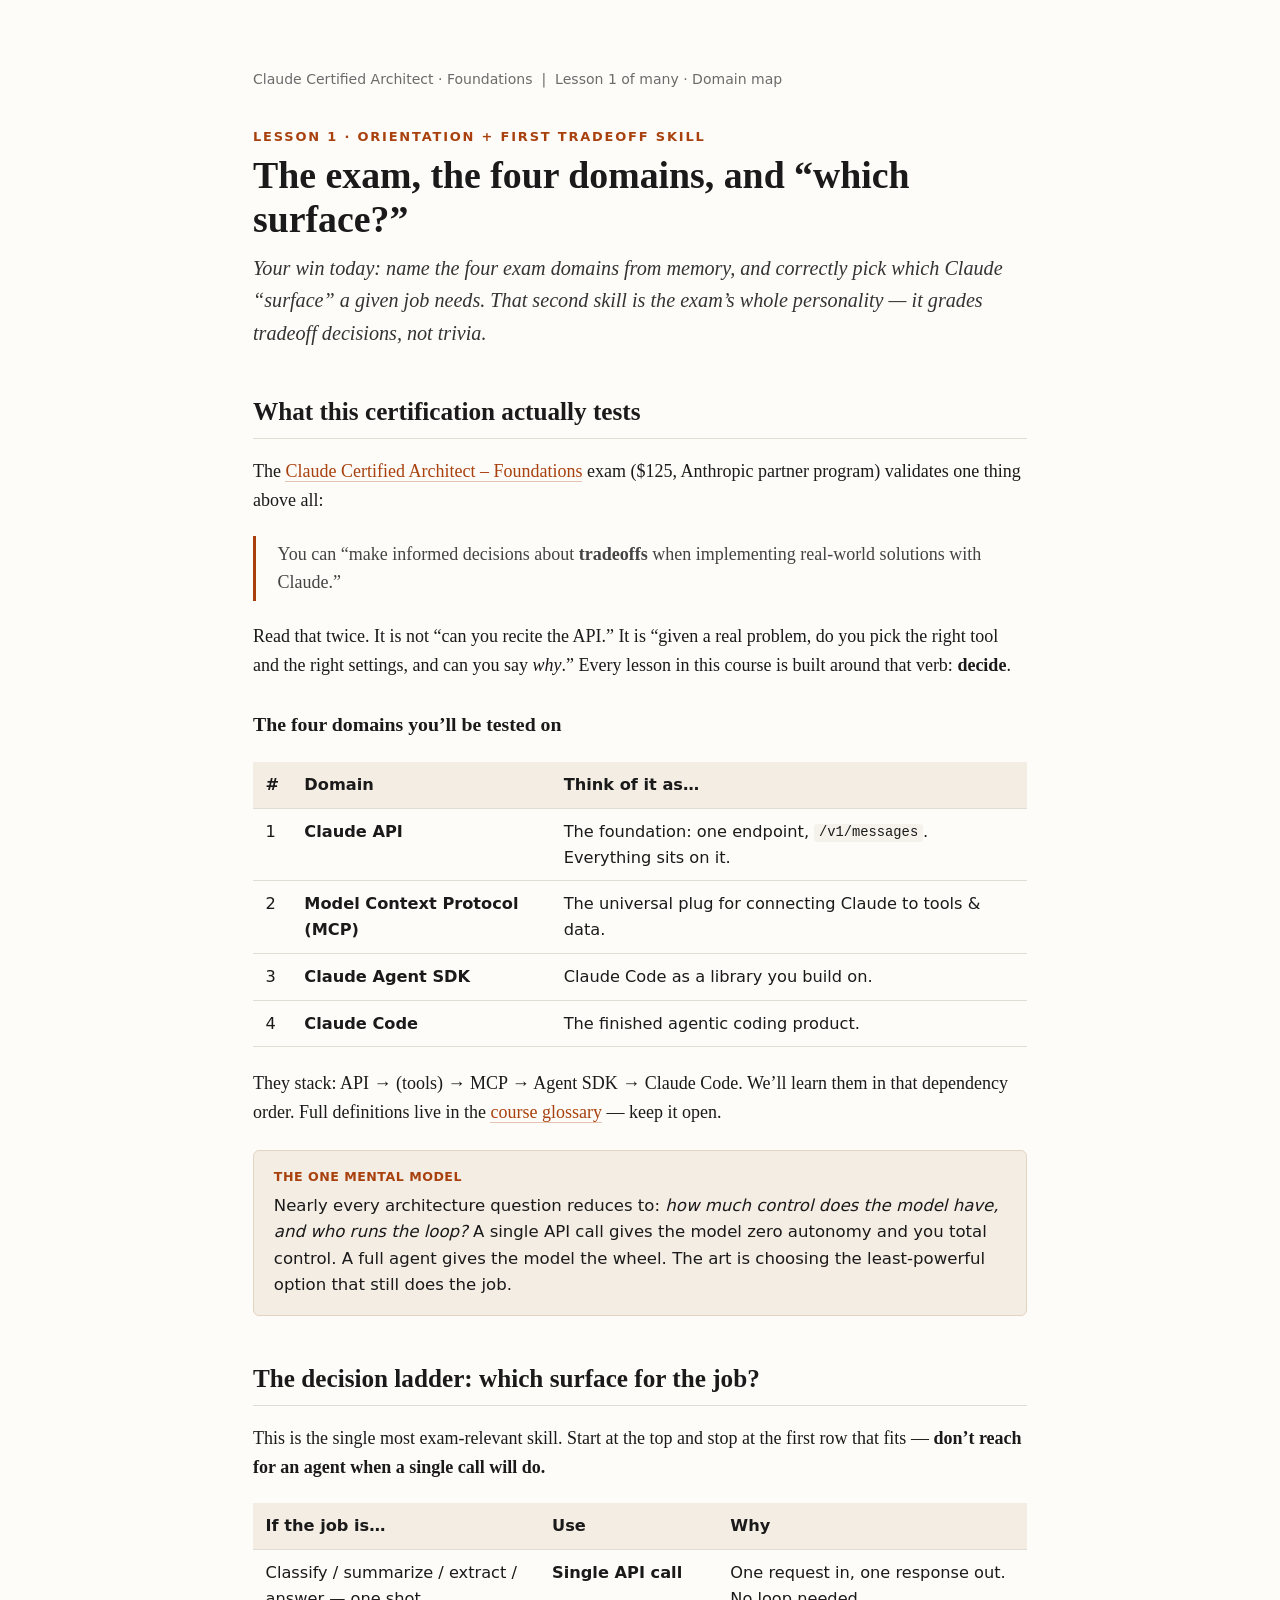
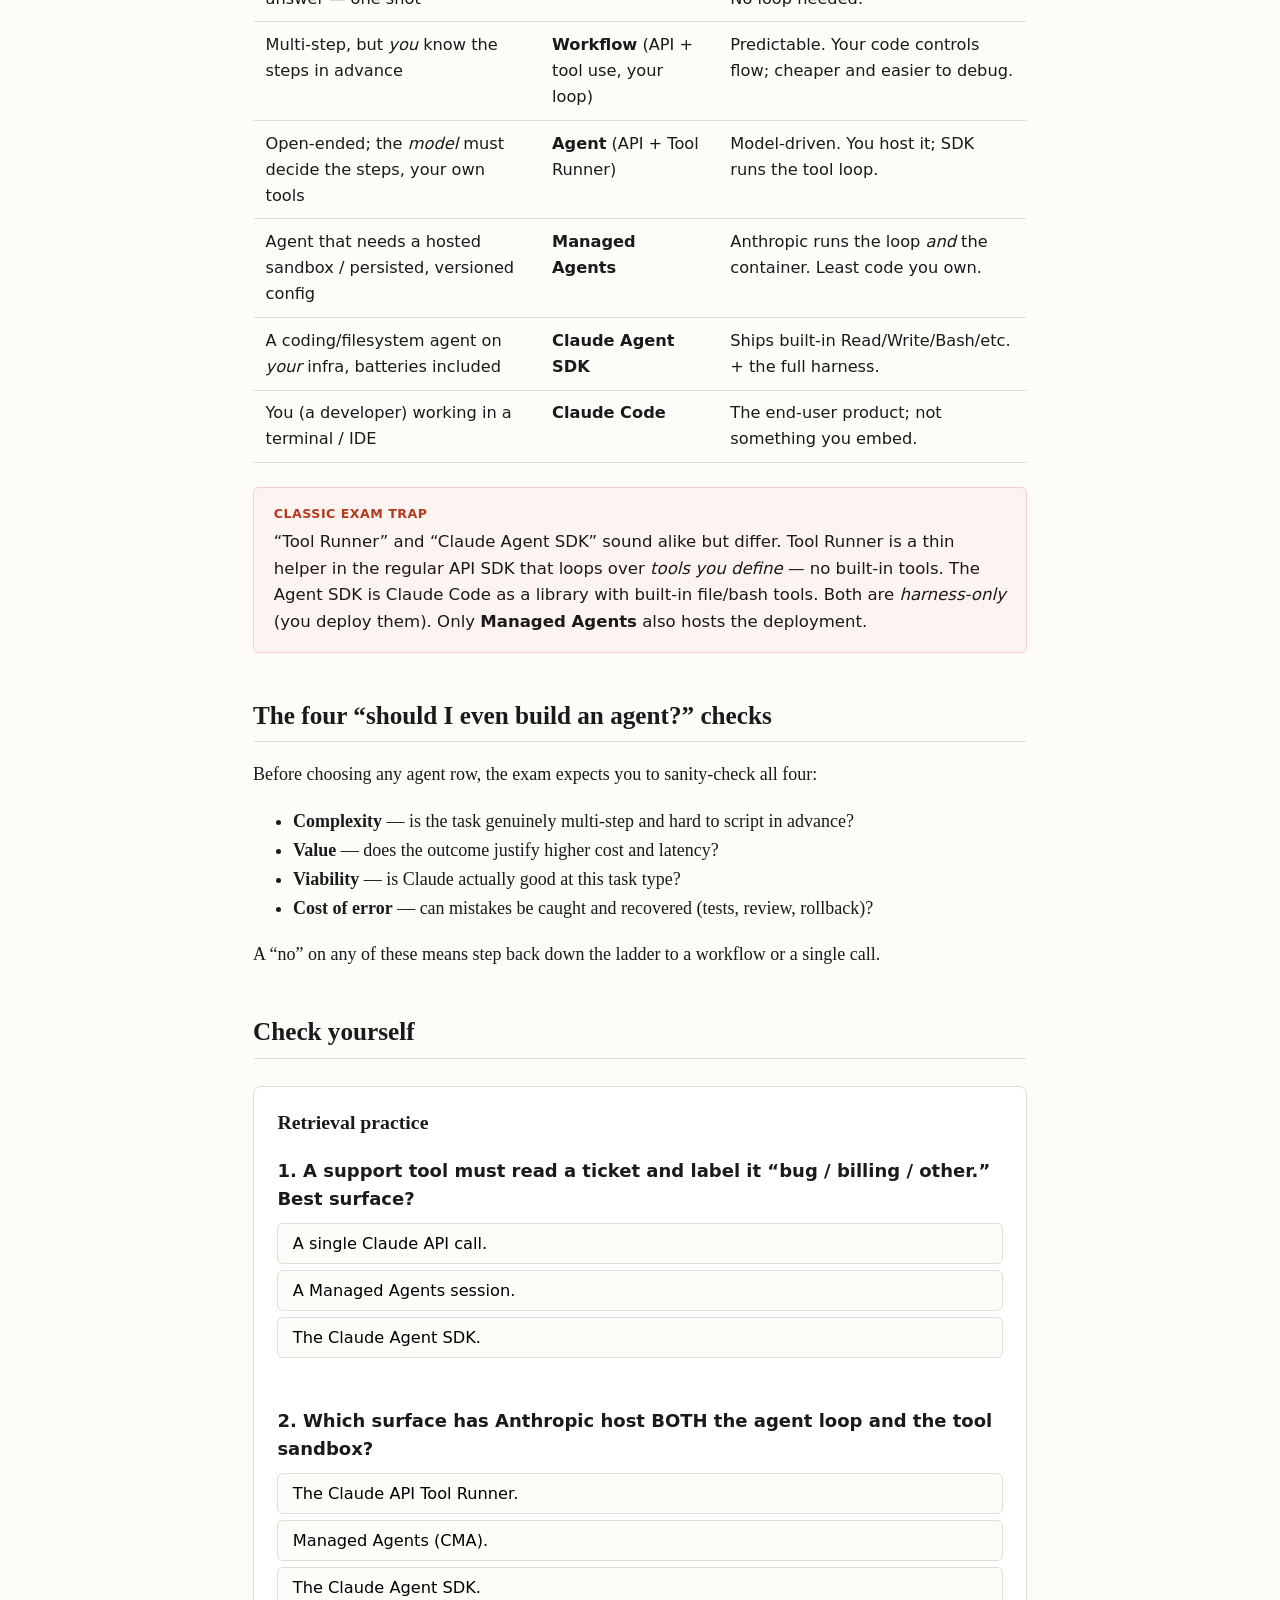
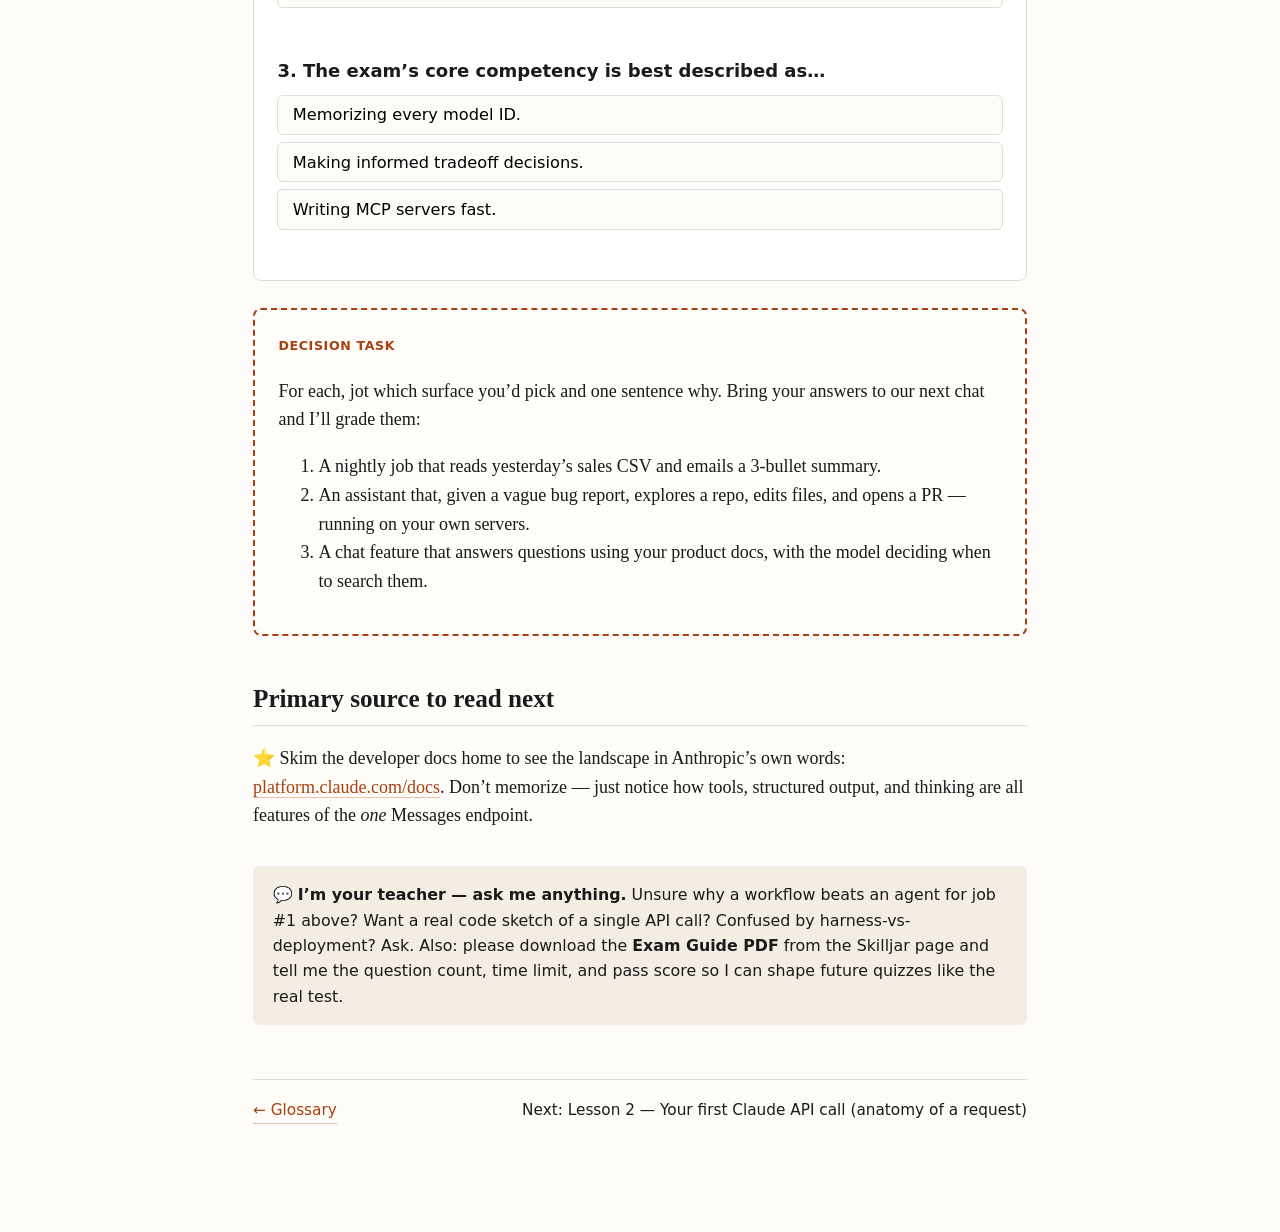
==== lessons/0001-the-exam-and-the-four-domains.html @ 975d57f7 "first commit" ====
<!DOCTYPE html>
<html lang="en">
<head>
<meta charset="utf-8">
<meta name="viewport" content="width=device-width, initial-scale=1">
<title>Lesson 1 — The exam & choosing the right surface</title>
<link rel="stylesheet" href="../assets/course.css">
</head>
<body>
<p class="progress">Claude Certified Architect · Foundations &nbsp;|&nbsp; Lesson 1 of many · Domain map</p>
<p class="eyebrow">Lesson 1 · Orientation + first tradeoff skill</p>
<h1>The exam, the four domains, and “which surface?”</h1>
<p class="lede">Your win today: name the four exam domains from memory, and correctly pick which Claude “surface” a given job needs. That second skill is the exam’s whole personality — it grades tradeoff decisions, not trivia.</p>

<h2>What this certification actually tests</h2>
<p>The <a href="https://anthropic-partners.skilljar.com/claude-certified-architect-foundations-certification">Claude Certified Architect – Foundations</a> exam ($125, Anthropic partner program) validates one thing above all:</p>
<blockquote>You can “make informed decisions about <strong>tradeoffs</strong> when implementing real-world solutions with Claude.”</blockquote>
<p>Read that twice. It is not “can you recite the API.” It is “given a real problem, do you pick the right tool and the right settings, and can you say <em>why</em>.” Every lesson in this course is built around that verb: <strong>decide</strong>.</p>

<h3>The four domains you’ll be tested on</h3>
<table>
<tr><th>#</th><th>Domain</th><th>Think of it as…</th></tr>
<tr><td>1</td><td><strong>Claude API</strong></td><td>The foundation: one endpoint, <code>/v1/messages</code>. Everything sits on it.</td></tr>
<tr><td>2</td><td><strong>Model Context Protocol (MCP)</strong></td><td>The universal plug for connecting Claude to tools & data.</td></tr>
<tr><td>3</td><td><strong>Claude Agent SDK</strong></td><td>Claude Code as a library you build on.</td></tr>
<tr><td>4</td><td><strong>Claude Code</strong></td><td>The finished agentic coding product.</td></tr>
</table>
<p>They stack: API → (tools) → MCP → Agent SDK → Claude Code. We’ll learn them in that dependency order. Full definitions live in the <a href="../reference/glossary.html">course glossary</a> — keep it open.</p>

<div class="callout key"><span class="tag">The one mental model</span>
Nearly every architecture question reduces to: <em>how much control does the model have, and who runs the loop?</em> A single API call gives the model zero autonomy and you total control. A full agent gives the model the wheel. The art is choosing the least-powerful option that still does the job.</div>

<h2>The decision ladder: which surface for the job?</h2>
<p>This is the single most exam-relevant skill. Start at the top and stop at the first row that fits — <strong>don’t reach for an agent when a single call will do.</strong></p>
<table>
<tr><th>If the job is…</th><th>Use</th><th>Why</th></tr>
<tr><td>Classify / summarize / extract / answer — one shot</td><td><strong>Single API call</strong></td><td>One request in, one response out. No loop needed.</td></tr>
<tr><td>Multi-step, but <em>you</em> know the steps in advance</td><td><strong>Workflow</strong> (API + tool use, your loop)</td><td>Predictable. Your code controls flow; cheaper and easier to debug.</td></tr>
<tr><td>Open-ended; the <em>model</em> must decide the steps, your own tools</td><td><strong>Agent</strong> (API + Tool Runner)</td><td>Model-driven. You host it; SDK runs the tool loop.</td></tr>
<tr><td>Agent that needs a hosted sandbox / persisted, versioned config</td><td><strong>Managed Agents</strong></td><td>Anthropic runs the loop <em>and</em> the container. Least code you own.</td></tr>
<tr><td>A coding/filesystem agent on <em>your</em> infra, batteries included</td><td><strong>Claude Agent SDK</strong></td><td>Ships built-in Read/Write/Bash/etc. + the full harness.</td></tr>
<tr><td>You (a developer) working in a terminal / IDE</td><td><strong>Claude Code</strong></td><td>The end-user product; not something you embed.</td></tr>
</table>

<div class="callout trap"><span class="tag">Classic exam trap</span>
“Tool Runner” and “Claude Agent SDK” sound alike but differ. Tool Runner is a thin helper in the regular API SDK that loops over <em>tools you define</em> — no built-in tools. The Agent SDK is Claude Code as a library with built-in file/bash tools. Both are <em>harness-only</em> (you deploy them). Only <strong>Managed Agents</strong> also hosts the deployment.</div>

<h2>The four “should I even build an agent?” checks</h2>
<p>Before choosing any agent row, the exam expects you to sanity-check all four:</p>
<ul>
<li><strong>Complexity</strong> — is the task genuinely multi-step and hard to script in advance?</li>
<li><strong>Value</strong> — does the outcome justify higher cost and latency?</li>
<li><strong>Viability</strong> — is Claude actually good at this task type?</li>
<li><strong>Cost of error</strong> — can mistakes be caught and recovered (tests, review, rollback)?</li>
</ul>
<p>A “no” on any of these means step back down the ladder to a workflow or a single call.</p>

<h2>Check yourself</h2>
<div class="quiz" data-quiz>
<h3>Retrieval practice</h3>

<div class="q">1. A support tool must read a ticket and label it “bug / billing / other.” Best surface?</div>
<button class="opt" data-correct>A single Claude API call.</button>
<button class="opt">A Managed Agents session.</button>
<button class="opt">The Claude Agent SDK.</button>
<div class="fb" data-feedback="One input, one classification, no steps to loop over → a single call. Reaching for an agent here is the exact over-engineering the exam penalizes."></div>

<div class="q">2. Which surface has Anthropic host BOTH the agent loop and the tool sandbox?</div>
<button class="opt">The Claude API Tool Runner.</button>
<button class="opt" data-correct>Managed Agents (CMA).</button>
<button class="opt">The Claude Agent SDK.</button>
<div class="fb" data-feedback="Tool Runner and the Agent SDK are harness-only — you deploy them. Only Managed Agents supplies harness AND deployment."></div>

<div class="q">3. The exam’s core competency is best described as…</div>
<button class="opt">Memorizing every model ID.</button>
<button class="opt" data-correct>Making informed tradeoff decisions.</button>
<button class="opt">Writing MCP servers fast.</button>
<div class="fb" data-feedback="Straight from the exam description. Study the 'which/when/why', not rote syntax."></div>
</div>

<div class="task"><span class="tag">Decision task</span>
<p>For each, jot which surface you’d pick and one sentence why. Bring your answers to our next chat and I’ll grade them:</p>
<ol>
<li>A nightly job that reads yesterday’s sales CSV and emails a 3-bullet summary.</li>
<li>An assistant that, given a vague bug report, explores a repo, edits files, and opens a PR — running on your own servers.</li>
<li>A chat feature that answers questions using your product docs, with the model deciding when to search them.</li>
</ol>
</div>

<h2>Primary source to read next</h2>
<p>⭐ Skim the developer docs home to see the landscape in Anthropic’s own words: <a href="https://platform.claude.com/docs">platform.claude.com/docs</a>. Don’t memorize — just notice how tools, structured output, and thinking are all features of the <em>one</em> Messages endpoint.</p>

<div class="ask">💬 <strong>I’m your teacher — ask me anything.</strong> Unsure why a workflow beats an agent for job #1 above? Want a real code sketch of a single API call? Confused by harness-vs-deployment? Ask. Also: please download the <strong>Exam Guide PDF</strong> from the Skilljar page and tell me the question count, time limit, and pass score so I can shape future quizzes like the real test.</div>

<div class="nav"><a href="../reference/glossary.html">← Glossary</a><span>Next: Lesson 2 — Your first Claude API call (anatomy of a request)</span></div>
<script src="../assets/quiz.js"></script>
</body>
</html>
---- assets/course.css ----
/* Shared stylesheet for the Claude Certified Architect course.
   Tufte-inspired: generous margins, serif body, restrained palette.
   Every lesson and reference doc links this so the course reads as one system. */

:root {
  --ink: #1a1a1a;
  --paper: #fdfcf9;
  --muted: #6b6b6b;
  --rule: #e0ddd4;
  --accent: #a8410e;      /* terracotta — used sparingly for emphasis */
  --accent-soft: #f4ede4;
  --code-bg: #f5f2ec;
  --ok: #2f6b3c;
  --warn: #9a6a00;
  --maxw: 46rem;
}

* { box-sizing: border-box; }

html { font-size: 18px; }

body {
  margin: 0 auto;
  max-width: var(--maxw);
  padding: 3rem 1.5rem 6rem;
  background: var(--paper);
  color: var(--ink);
  font-family: Georgia, "Iowan Old Style", "Palatino Linotype", serif;
  line-height: 1.6;
  -webkit-font-smoothing: antialiased;
}

.eyebrow {
  font-family: -apple-system, "Segoe UI", system-ui, sans-serif;
  font-size: 0.72rem;
  letter-spacing: 0.14em;
  text-transform: uppercase;
  color: var(--accent);
  font-weight: 600;
  margin: 0 0 0.4rem;
}

h1 { font-size: 2.1rem; line-height: 1.15; margin: 0 0 0.6rem; }
h2 { font-size: 1.4rem; margin: 2.4rem 0 0.6rem; border-bottom: 1px solid var(--rule); padding-bottom: 0.3rem; }
h3 { font-size: 1.1rem; margin: 1.6rem 0 0.4rem; }

.lede { font-size: 1.12rem; color: #333; font-style: italic; margin: 0 0 1.5rem; }

a { color: var(--accent); text-decoration: none; border-bottom: 1px solid rgba(168,65,14,0.3); }
a:hover { border-bottom-color: var(--accent); }

code, pre, kbd { font-family: "SF Mono", "JetBrains Mono", Menlo, Consolas, monospace; font-size: 0.85em; }
code { background: var(--code-bg); padding: 0.1em 0.35em; border-radius: 3px; }
pre { background: var(--code-bg); padding: 1rem 1.2rem; border-radius: 6px; overflow-x: auto; border: 1px solid var(--rule); line-height: 1.45; }
pre code { background: none; padding: 0; }

blockquote { border-left: 3px solid var(--accent); margin: 1.2rem 0; padding: 0.2rem 1.2rem; color: #444; }

table { border-collapse: collapse; width: 100%; margin: 1.2rem 0; font-family: -apple-system, "Segoe UI", system-ui, sans-serif; font-size: 0.9rem; }
th, td { text-align: left; padding: 0.55rem 0.7rem; border-bottom: 1px solid var(--rule); vertical-align: top; }
th { background: var(--accent-soft); font-weight: 600; }

/* Callouts */
.callout { border-radius: 6px; padding: 0.9rem 1.1rem; margin: 1.3rem 0; font-family: -apple-system, system-ui, sans-serif; font-size: 0.92rem; }
.callout .tag { font-weight: 700; letter-spacing: 0.04em; text-transform: uppercase; font-size: 0.7rem; display: block; margin-bottom: 0.3rem; }
.callout.key { background: var(--accent-soft); border: 1px solid #e3d3c2; }
.callout.key .tag { color: var(--accent); }
.callout.trap { background: #fdf3f1; border: 1px solid #f0d0c8; }
.callout.trap .tag { color: #b23a1e; }
.callout.tip { background: #eef6ef; border: 1px solid #cfe4d2; }
.callout.tip .tag { color: var(--ok); }

/* Quiz widget styling (paired with assets/quiz.js) */
.quiz { border: 1px solid var(--rule); border-radius: 8px; padding: 1.1rem 1.3rem; margin: 1.5rem 0; background: #fff; }
.quiz h3 { margin-top: 0; }
.quiz .q { font-weight: 600; margin: 1rem 0 0.5rem; font-family: -apple-system, system-ui, sans-serif; }
.quiz .opt { display: block; width: 100%; text-align: left; margin: 0.35rem 0; padding: 0.55rem 0.8rem;
  border: 1px solid var(--rule); border-radius: 6px; background: var(--paper); cursor: pointer;
  font-family: -apple-system, system-ui, sans-serif; font-size: 0.9rem; transition: background 0.15s; }
.quiz .opt:hover { background: var(--accent-soft); }
.quiz .opt.correct { background: #e5f2e8; border-color: var(--ok); }
.quiz .opt.wrong { background: #fbe9e6; border-color: #b23a1e; }
.quiz .fb { font-family: -apple-system, system-ui, sans-serif; font-size: 0.85rem; margin-top: 0.5rem; color: var(--muted); min-height: 1.2rem; }
.quiz .fb.show { color: var(--ink); }

/* Decision-task card */
.task { border: 2px dashed var(--accent); border-radius: 8px; padding: 1.1rem 1.3rem; margin: 1.5rem 0; background: #fffdfa; }
.task .tag { font-family: -apple-system, system-ui, sans-serif; font-weight: 700; text-transform: uppercase; font-size: 0.7rem; letter-spacing: 0.05em; color: var(--accent); }

/* Footer nav */
.nav { display: flex; justify-content: space-between; margin-top: 3rem; padding-top: 1rem; border-top: 1px solid var(--rule); font-family: -apple-system, system-ui, sans-serif; font-size: 0.85rem; }
.ask { margin-top: 2rem; padding: 0.9rem 1.1rem; background: var(--accent-soft); border-radius: 6px; font-family: -apple-system, system-ui, sans-serif; font-size: 0.88rem; }

.progress { font-family: -apple-system, system-ui, sans-serif; font-size: 0.78rem; color: var(--muted); margin-bottom: 2rem; }
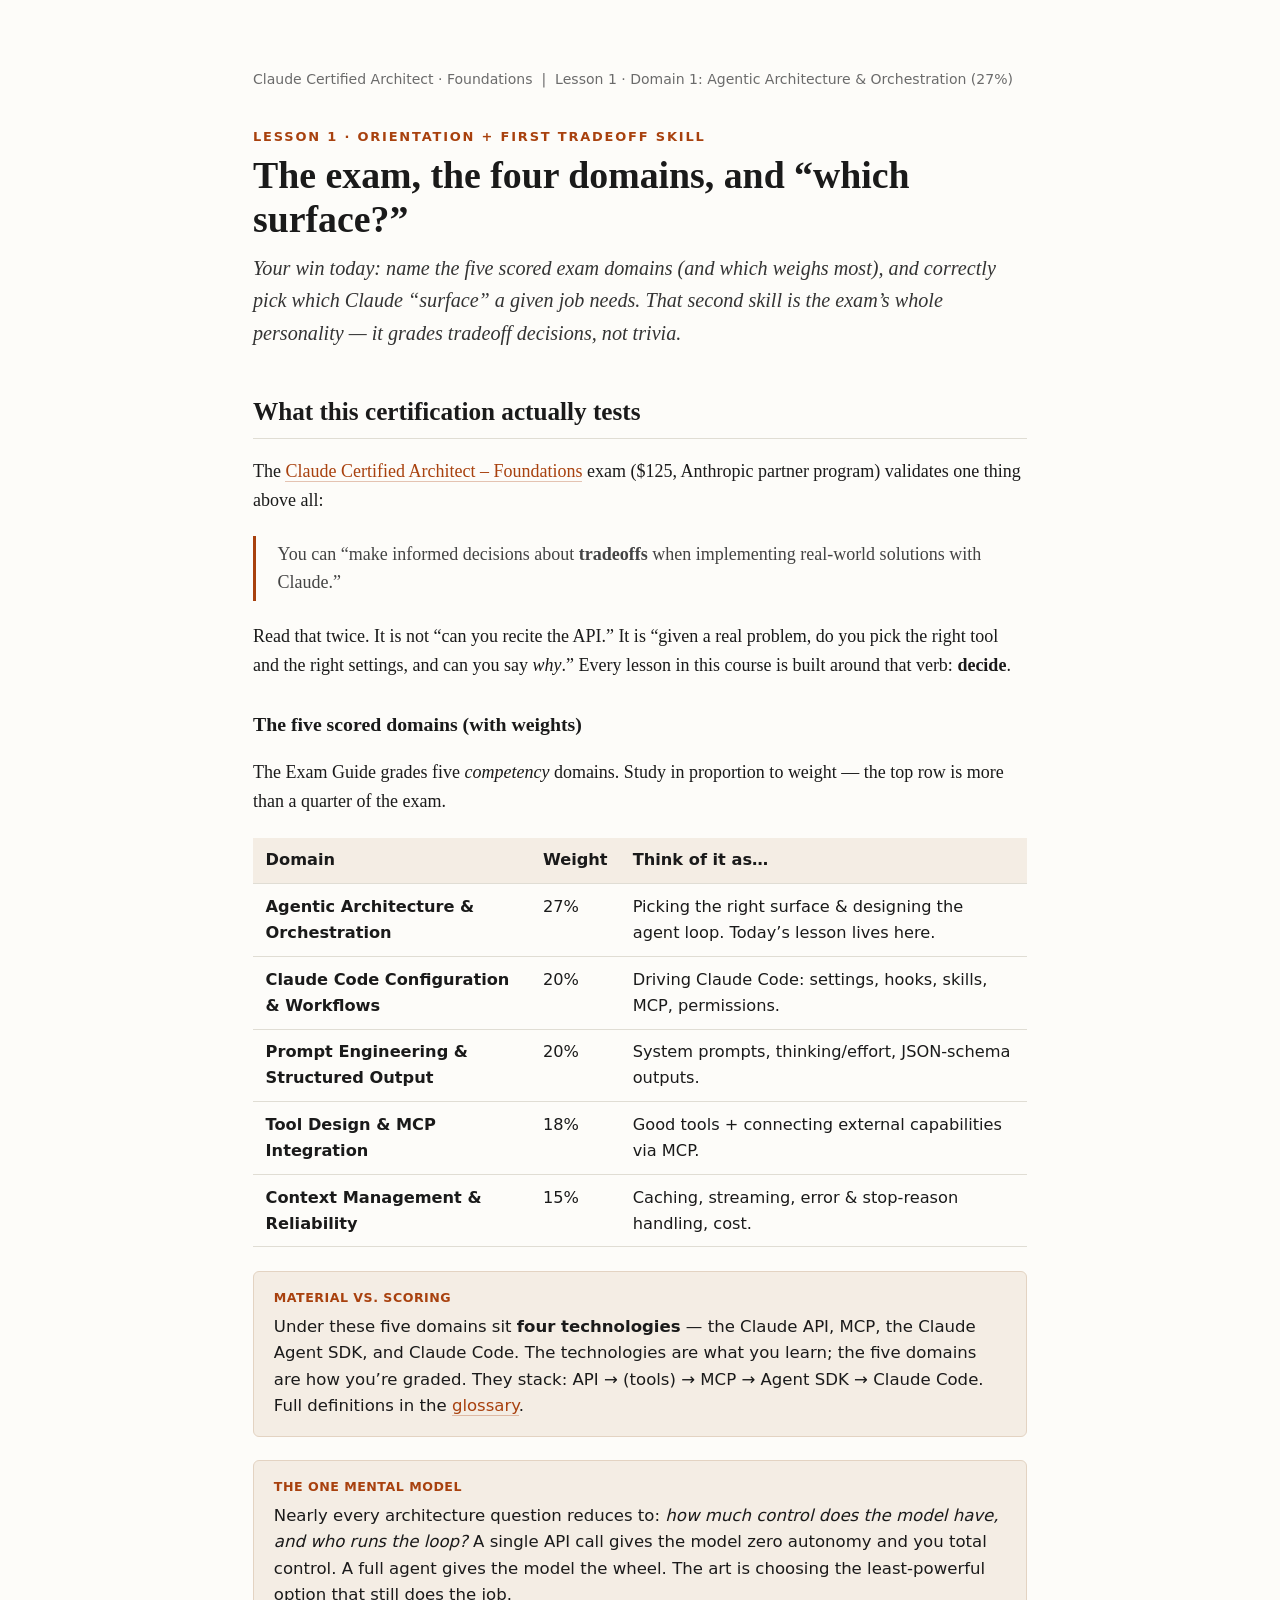
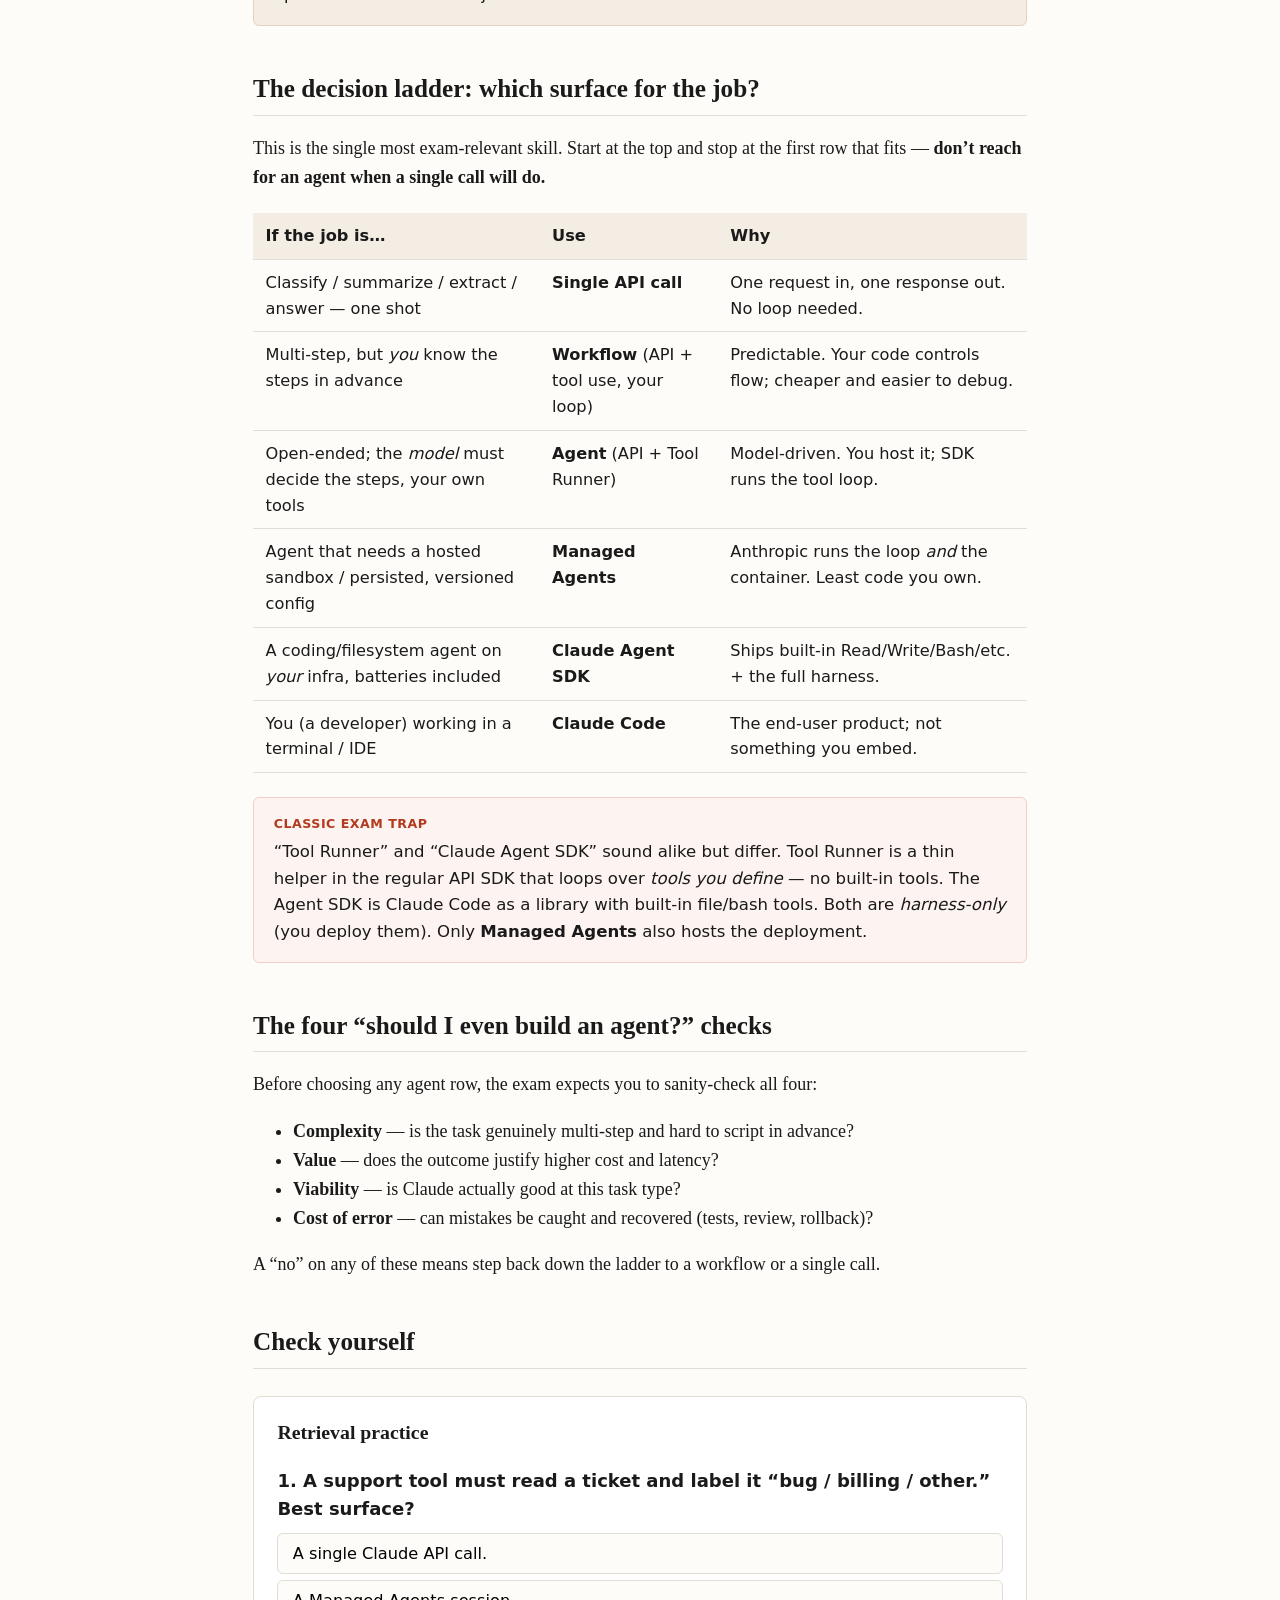
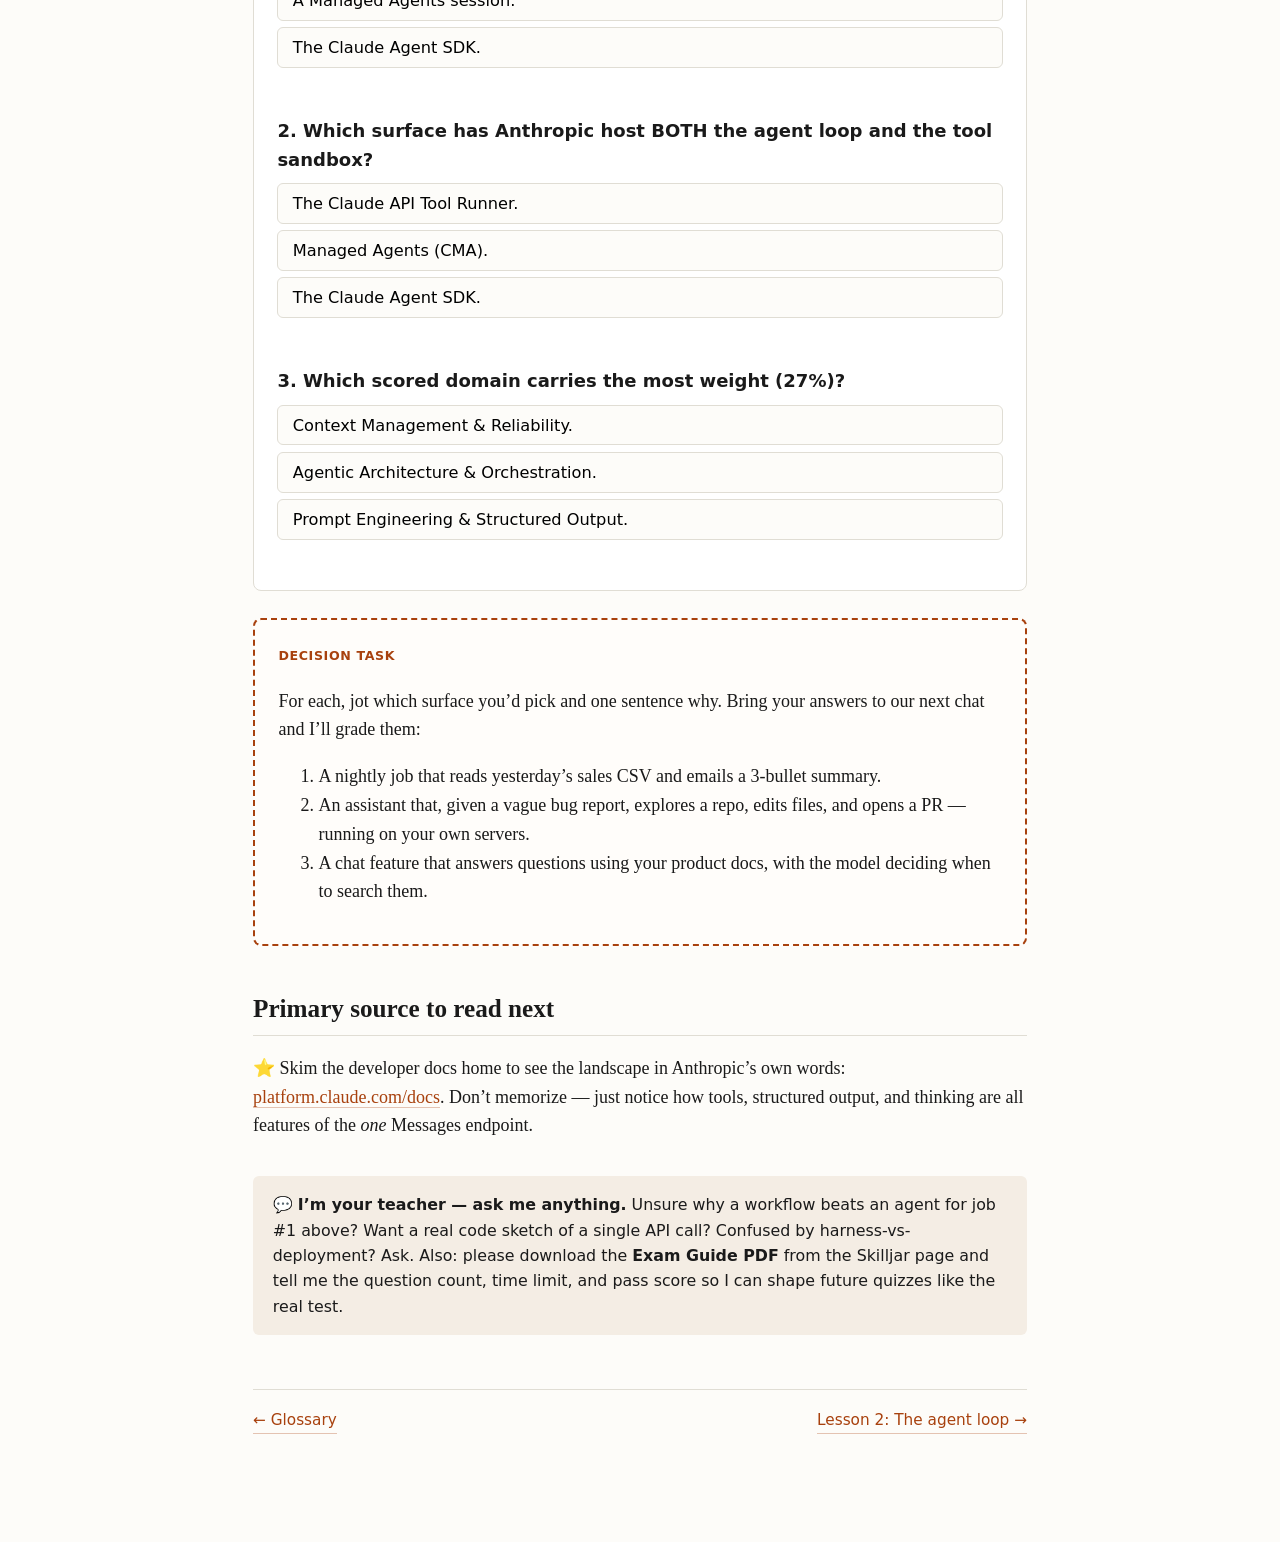
==== commit 4cd818f4: "fix domains and add lesson 0002" ====
--- a/lessons/0001-the-exam-and-the-four-domains.html
+++ b/lessons/0001-the-exam-and-the-four-domains.html
@@ -7,25 +7,28 @@
 <link rel="stylesheet" href="../assets/course.css">
 </head>
 <body>
-<p class="progress">Claude Certified Architect · Foundations &nbsp;|&nbsp; Lesson 1 of many · Domain map</p>
+<p class="progress">Claude Certified Architect · Foundations &nbsp;|&nbsp; Lesson 1 · Domain 1: Agentic Architecture & Orchestration (27%)</p>
 <p class="eyebrow">Lesson 1 · Orientation + first tradeoff skill</p>
 <h1>The exam, the four domains, and “which surface?”</h1>
-<p class="lede">Your win today: name the four exam domains from memory, and correctly pick which Claude “surface” a given job needs. That second skill is the exam’s whole personality — it grades tradeoff decisions, not trivia.</p>
+<p class="lede">Your win today: name the five scored exam domains (and which weighs most), and correctly pick which Claude “surface” a given job needs. That second skill is the exam’s whole personality — it grades tradeoff decisions, not trivia.</p>
 
 <h2>What this certification actually tests</h2>
 <p>The <a href="https://anthropic-partners.skilljar.com/claude-certified-architect-foundations-certification">Claude Certified Architect – Foundations</a> exam ($125, Anthropic partner program) validates one thing above all:</p>
 <blockquote>You can “make informed decisions about <strong>tradeoffs</strong> when implementing real-world solutions with Claude.”</blockquote>
 <p>Read that twice. It is not “can you recite the API.” It is “given a real problem, do you pick the right tool and the right settings, and can you say <em>why</em>.” Every lesson in this course is built around that verb: <strong>decide</strong>.</p>
 
-<h3>The four domains you’ll be tested on</h3>
+<h3>The five scored domains (with weights)</h3>
+<p>The Exam Guide grades five <em>competency</em> domains. Study in proportion to weight — the top row is more than a quarter of the exam.</p>
 <table>
-<tr><th>#</th><th>Domain</th><th>Think of it as…</th></tr>
-<tr><td>1</td><td><strong>Claude API</strong></td><td>The foundation: one endpoint, <code>/v1/messages</code>. Everything sits on it.</td></tr>
-<tr><td>2</td><td><strong>Model Context Protocol (MCP)</strong></td><td>The universal plug for connecting Claude to tools & data.</td></tr>
-<tr><td>3</td><td><strong>Claude Agent SDK</strong></td><td>Claude Code as a library you build on.</td></tr>
-<tr><td>4</td><td><strong>Claude Code</strong></td><td>The finished agentic coding product.</td></tr>
+<tr><th>Domain</th><th>Weight</th><th>Think of it as…</th></tr>
+<tr><td><strong>Agentic Architecture &amp; Orchestration</strong></td><td>27%</td><td>Picking the right surface &amp; designing the agent loop. Today’s lesson lives here.</td></tr>
+<tr><td><strong>Claude Code Configuration &amp; Workflows</strong></td><td>20%</td><td>Driving Claude Code: settings, hooks, skills, MCP, permissions.</td></tr>
+<tr><td><strong>Prompt Engineering &amp; Structured Output</strong></td><td>20%</td><td>System prompts, thinking/effort, JSON-schema outputs.</td></tr>
+<tr><td><strong>Tool Design &amp; MCP Integration</strong></td><td>18%</td><td>Good tools + connecting external capabilities via MCP.</td></tr>
+<tr><td><strong>Context Management &amp; Reliability</strong></td><td>15%</td><td>Caching, streaming, error &amp; stop-reason handling, cost.</td></tr>
 </table>
-<p>They stack: API → (tools) → MCP → Agent SDK → Claude Code. We’ll learn them in that dependency order. Full definitions live in the <a href="../reference/glossary.html">course glossary</a> — keep it open.</p>
+<div class="callout key"><span class="tag">Material vs. scoring</span>
+Under these five domains sit <strong>four technologies</strong> — the Claude API, MCP, the Claude Agent SDK, and Claude Code. The technologies are what you learn; the five domains are how you’re graded. They stack: API → (tools) → MCP → Agent SDK → Claude Code. Full definitions in the <a href="../reference/glossary.html">glossary</a>.</div>
 
 <div class="callout key"><span class="tag">The one mental model</span>
 Nearly every architecture question reduces to: <em>how much control does the model have, and who runs the loop?</em> A single API call gives the model zero autonomy and you total control. A full agent gives the model the wheel. The art is choosing the least-powerful option that still does the job.</div>
@@ -71,11 +74,11 @@
 <button class="opt">The Claude Agent SDK.</button>
 <div class="fb" data-feedback="Tool Runner and the Agent SDK are harness-only — you deploy them. Only Managed Agents supplies harness AND deployment."></div>
 
-<div class="q">3. The exam’s core competency is best described as…</div>
-<button class="opt">Memorizing every model ID.</button>
-<button class="opt" data-correct>Making informed tradeoff decisions.</button>
-<button class="opt">Writing MCP servers fast.</button>
-<div class="fb" data-feedback="Straight from the exam description. Study the 'which/when/why', not rote syntax."></div>
+<div class="q">3. Which scored domain carries the most weight (27%)?</div>
+<button class="opt">Context Management & Reliability.</button>
+<button class="opt" data-correct>Agentic Architecture & Orchestration.</button>
+<button class="opt">Prompt Engineering & Structured Output.</button>
+<div class="fb" data-feedback="At 27% it's the single biggest slice — and it's exactly the 'which surface / how to orchestrate' tradeoff skill. Budget your study time here first."></div>
 </div>
 
 <div class="task"><span class="tag">Decision task</span>
@@ -92,7 +95,7 @@
 
 <div class="ask">💬 <strong>I’m your teacher — ask me anything.</strong> Unsure why a workflow beats an agent for job #1 above? Want a real code sketch of a single API call? Confused by harness-vs-deployment? Ask. Also: please download the <strong>Exam Guide PDF</strong> from the Skilljar page and tell me the question count, time limit, and pass score so I can shape future quizzes like the real test.</div>
 
-<div class="nav"><a href="../reference/glossary.html">← Glossary</a><span>Next: Lesson 2 — Your first Claude API call (anatomy of a request)</span></div>
+<div class="nav"><a href="../reference/glossary.html">← Glossary</a><a href="0002-the-agent-loop-and-four-build-approaches.html">Lesson 2: The agent loop →</a></div>
 <script src="../assets/quiz.js"></script>
 </body>
 </html>
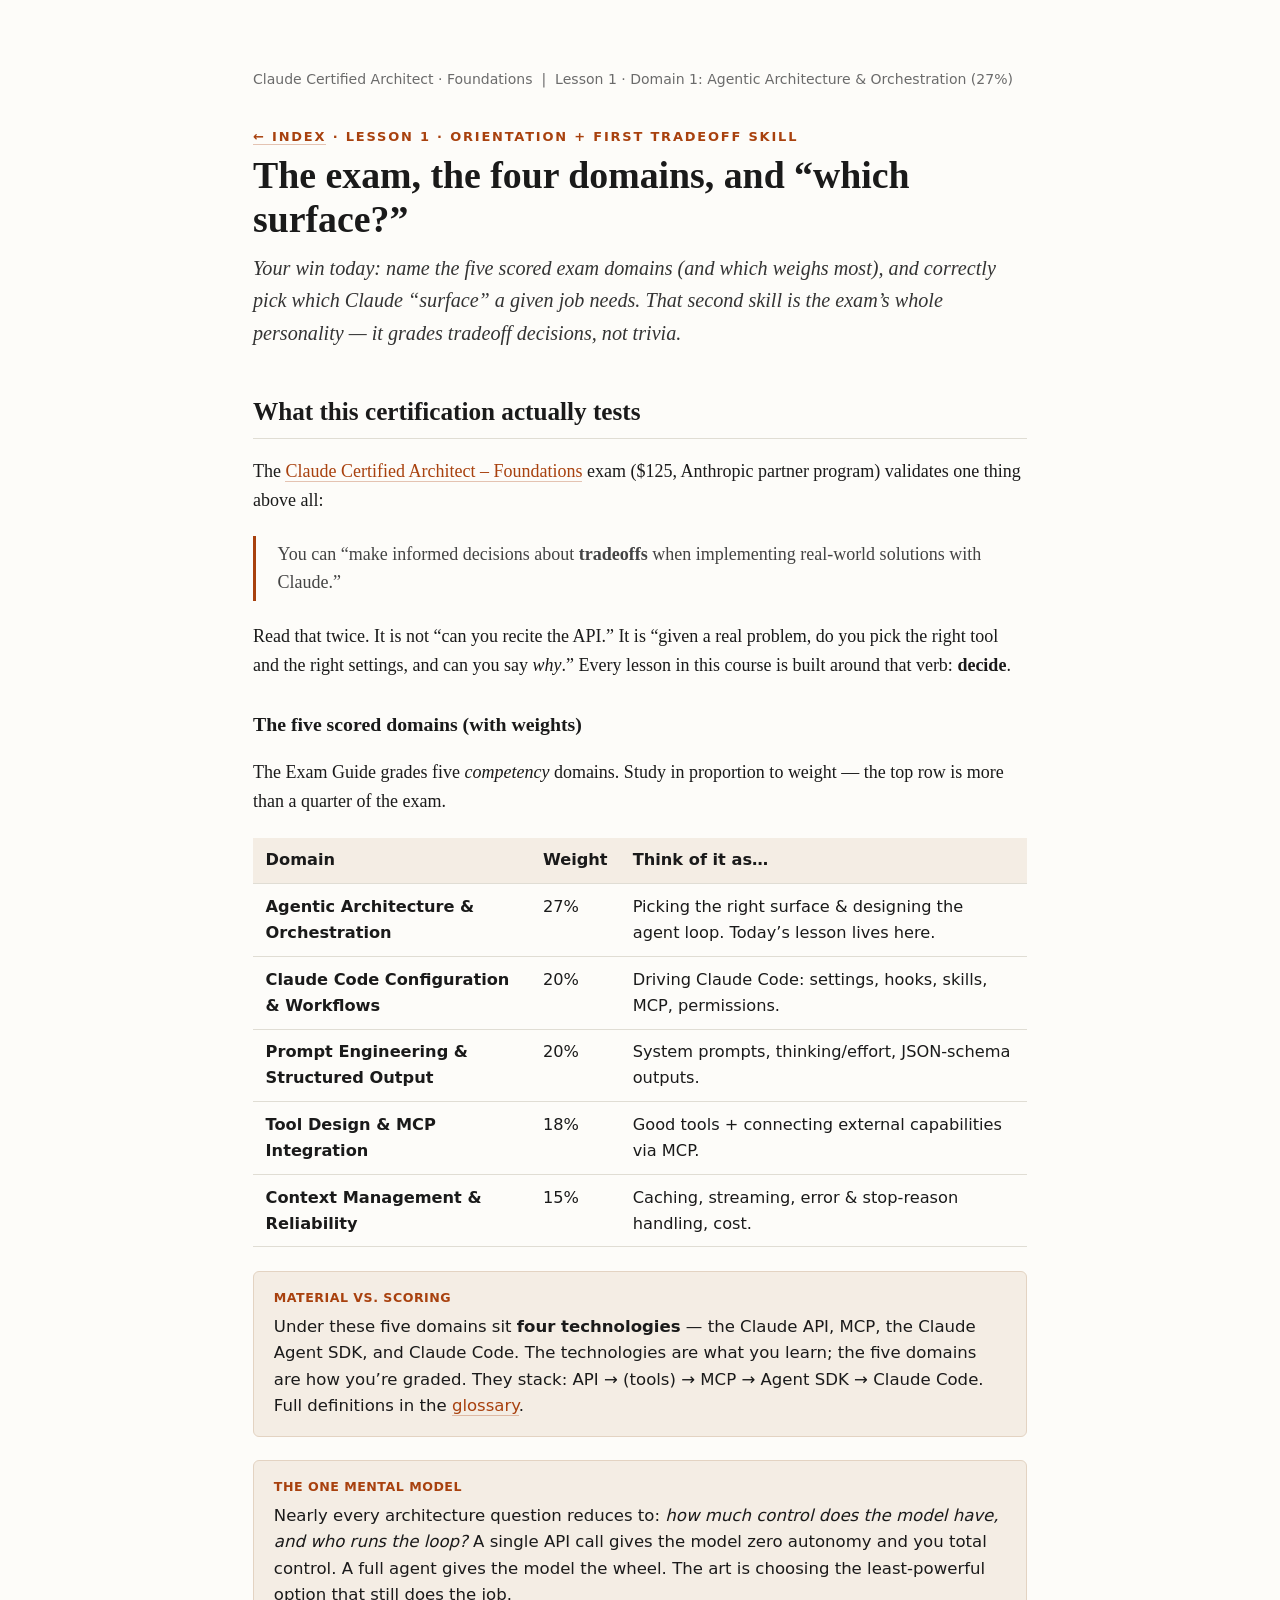
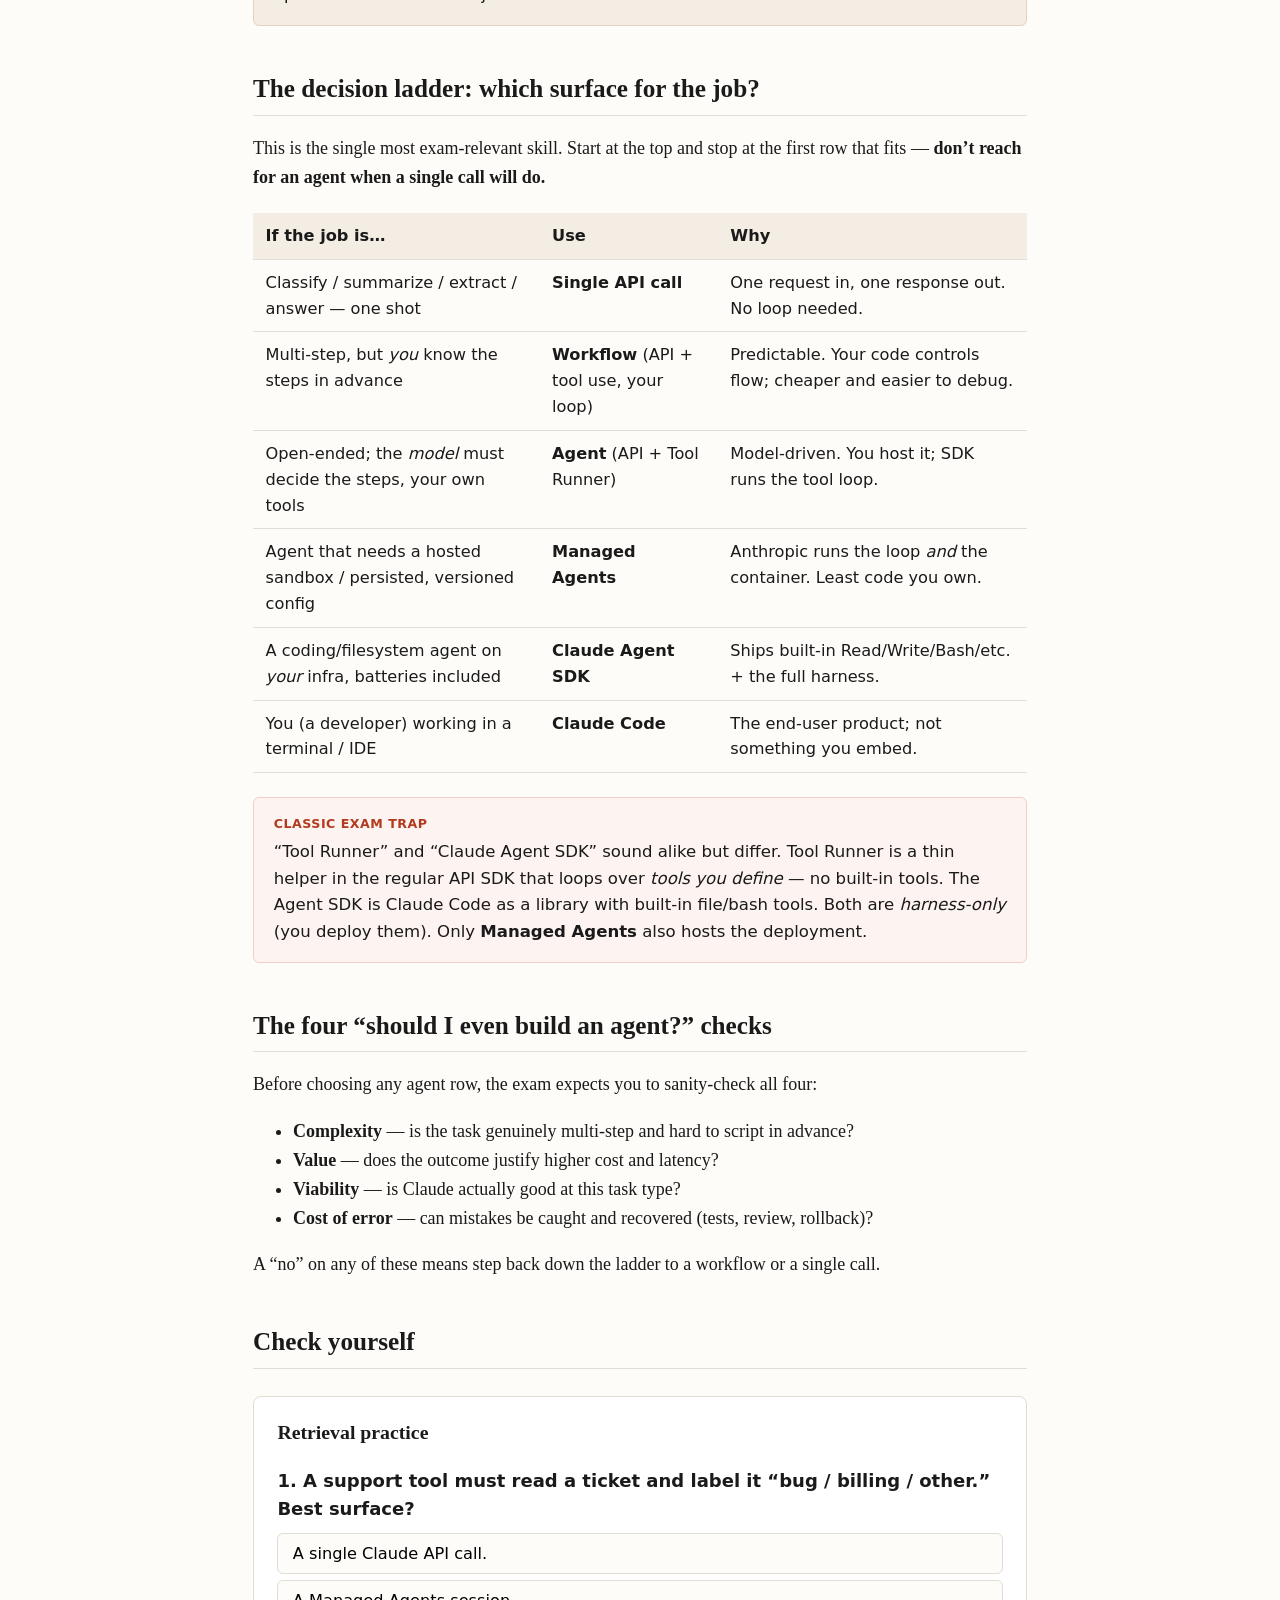
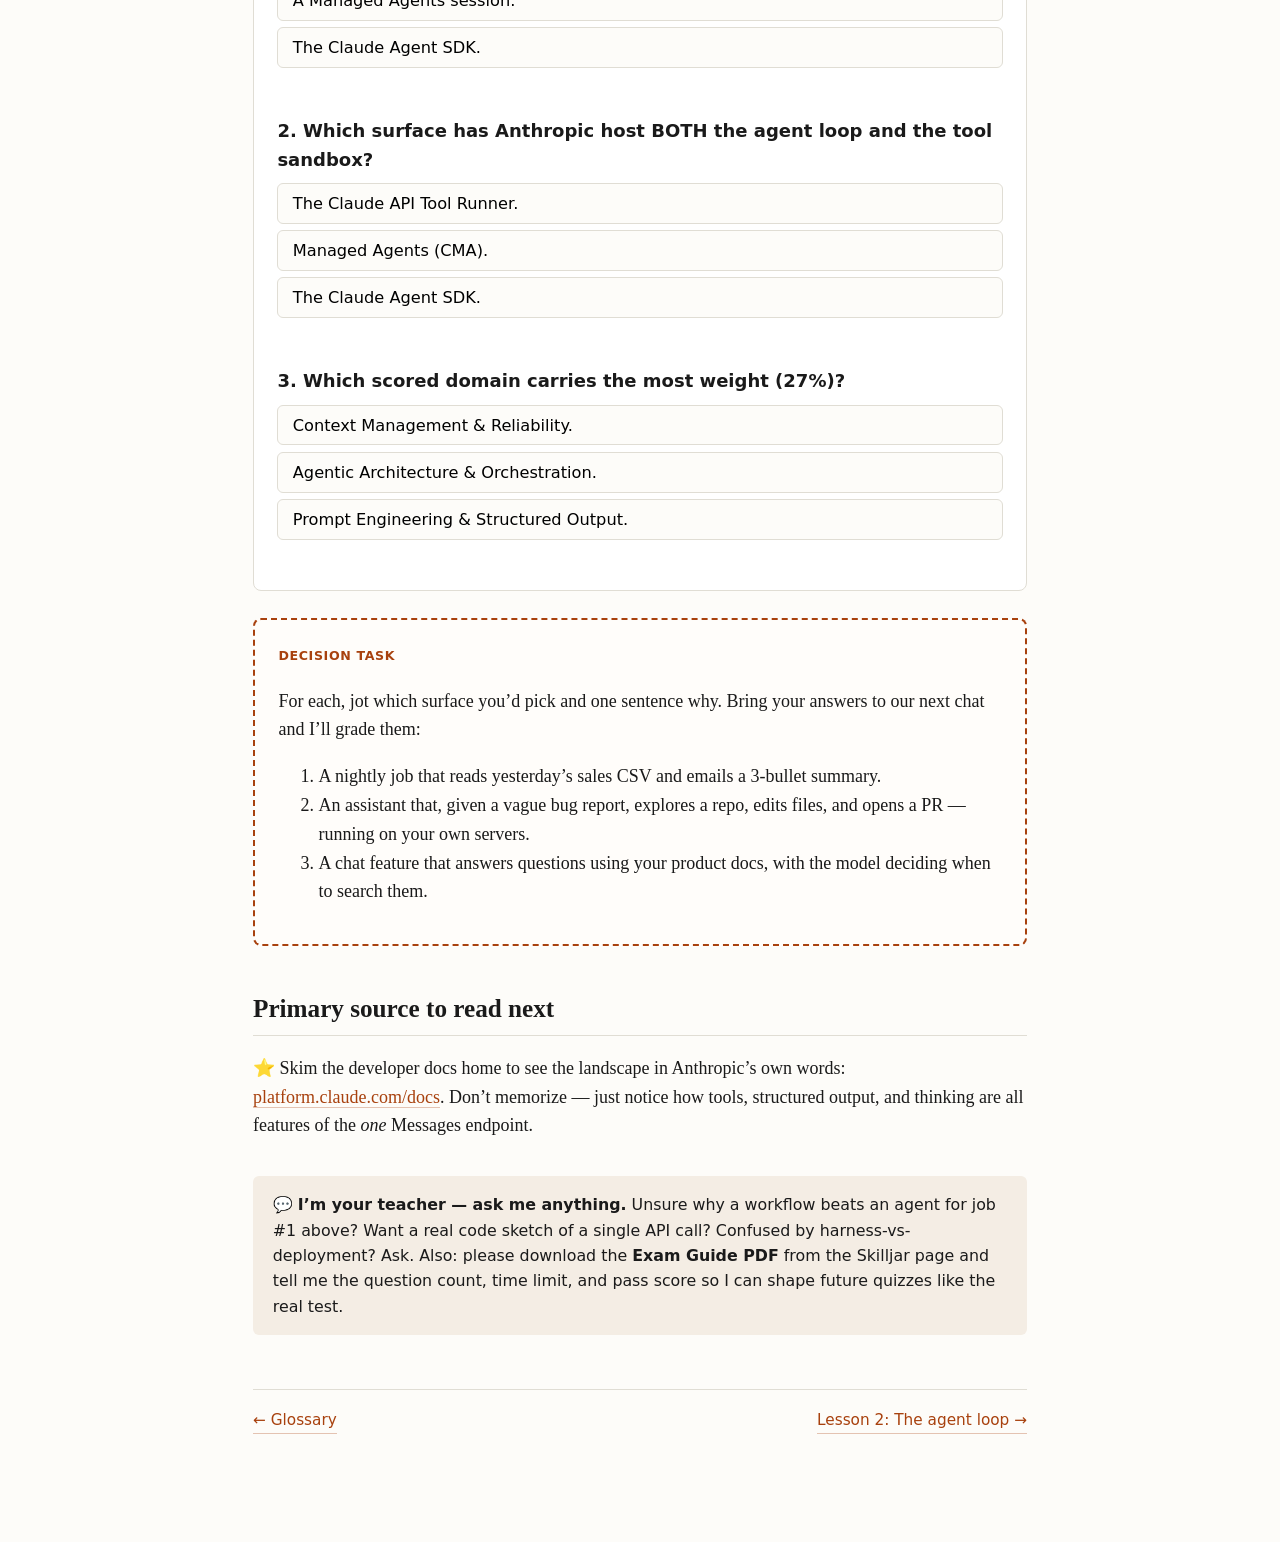
==== commit b1eb14d2: "add index link" ====
--- a/lessons/0001-the-exam-and-the-four-domains.html
+++ b/lessons/0001-the-exam-and-the-four-domains.html
@@ -8,7 +8,7 @@
 </head>
 <body>
 <p class="progress">Claude Certified Architect · Foundations &nbsp;|&nbsp; Lesson 1 · Domain 1: Agentic Architecture & Orchestration (27%)</p>
-<p class="eyebrow">Lesson 1 · Orientation + first tradeoff skill</p>
+<p class="eyebrow"><a href="../index.html">← Index</a> · Lesson 1 · Orientation + first tradeoff skill</p>
 <h1>The exam, the four domains, and “which surface?”</h1>
 <p class="lede">Your win today: name the five scored exam domains (and which weighs most), and correctly pick which Claude “surface” a given job needs. That second skill is the exam’s whole personality — it grades tradeoff decisions, not trivia.</p>
 
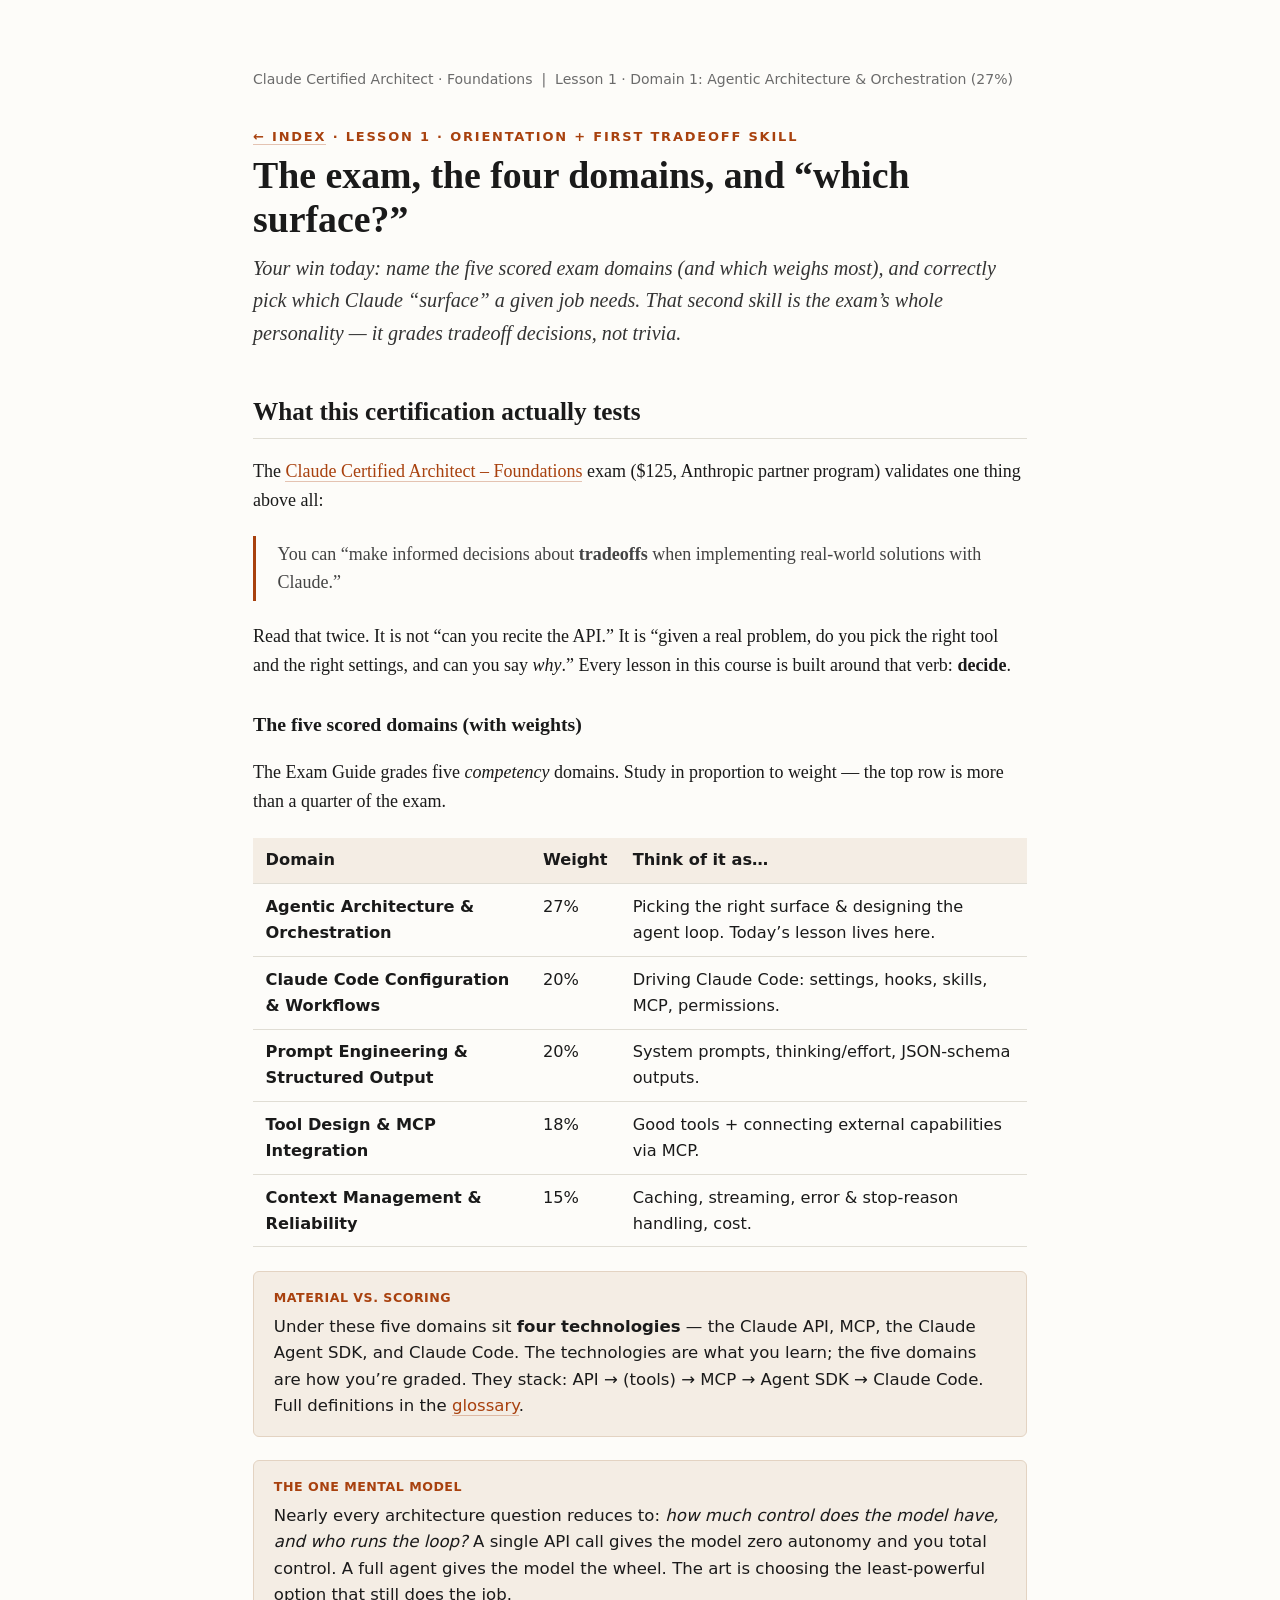
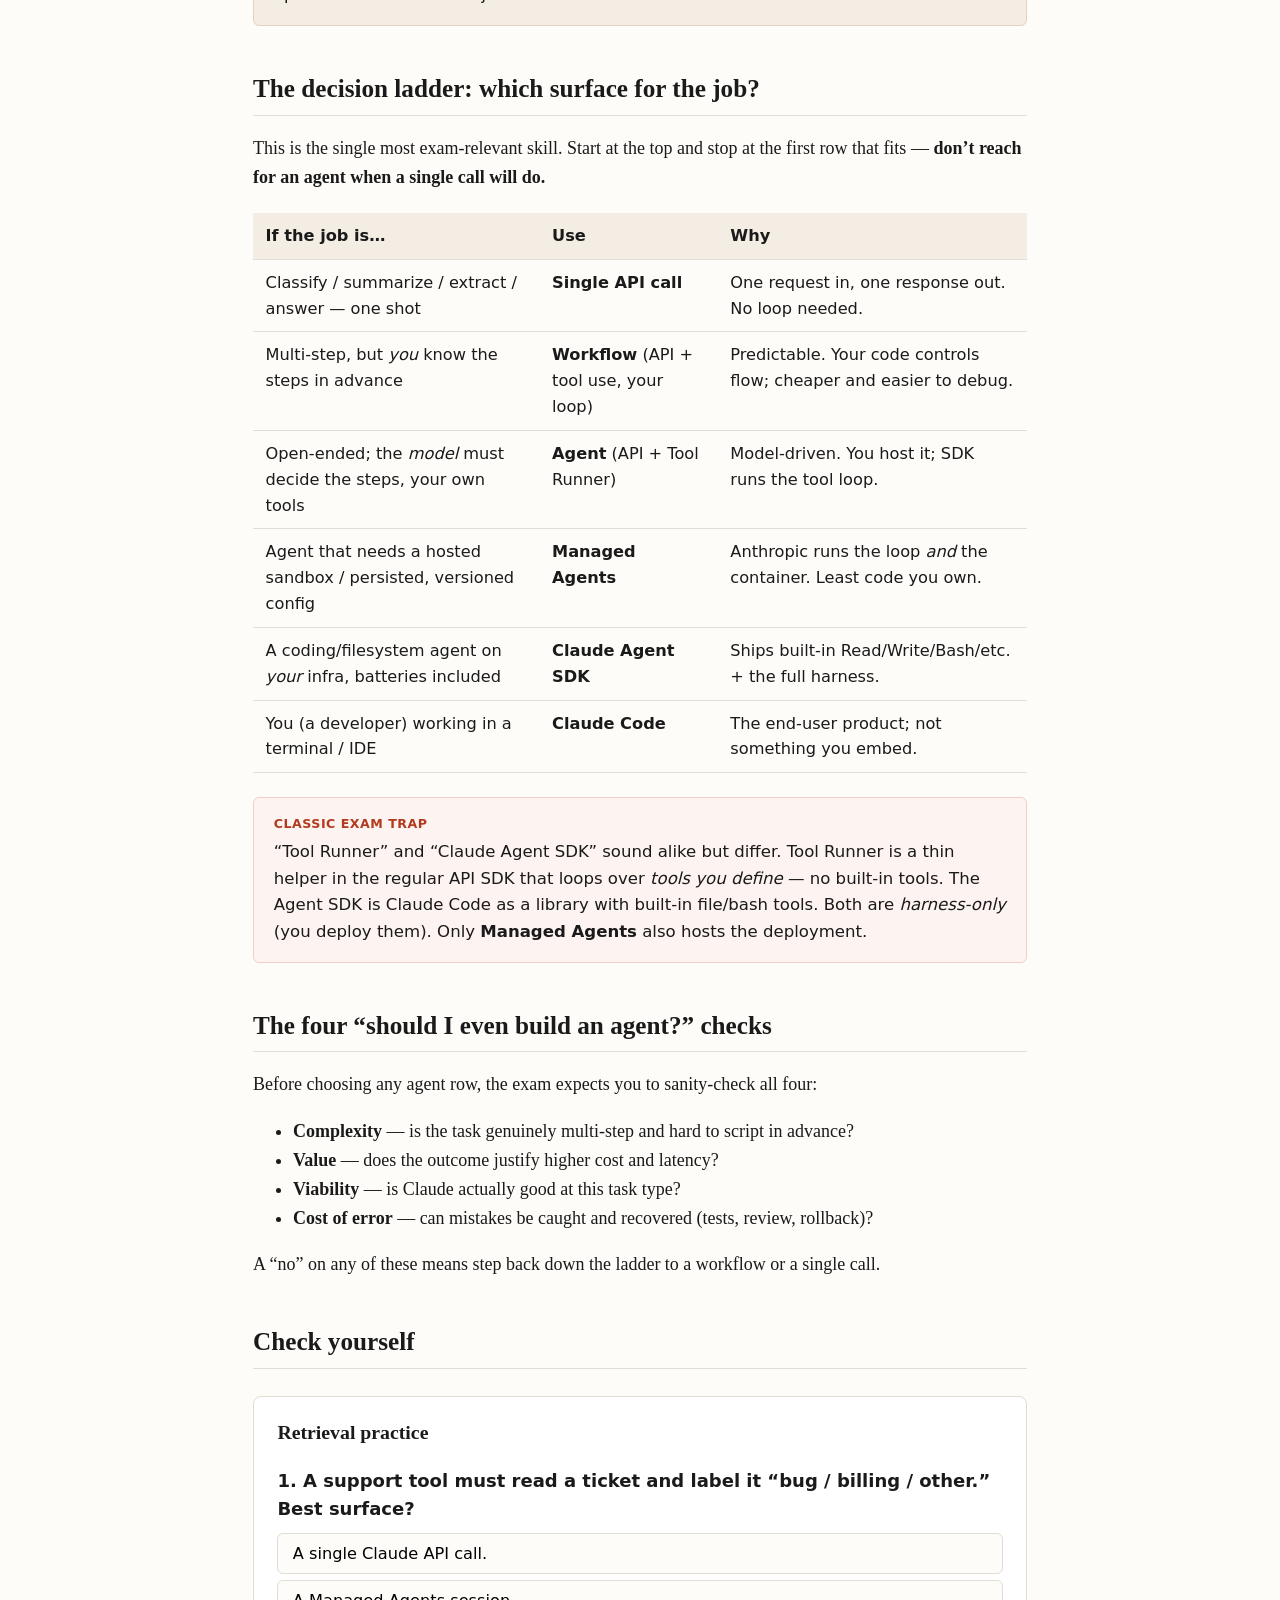
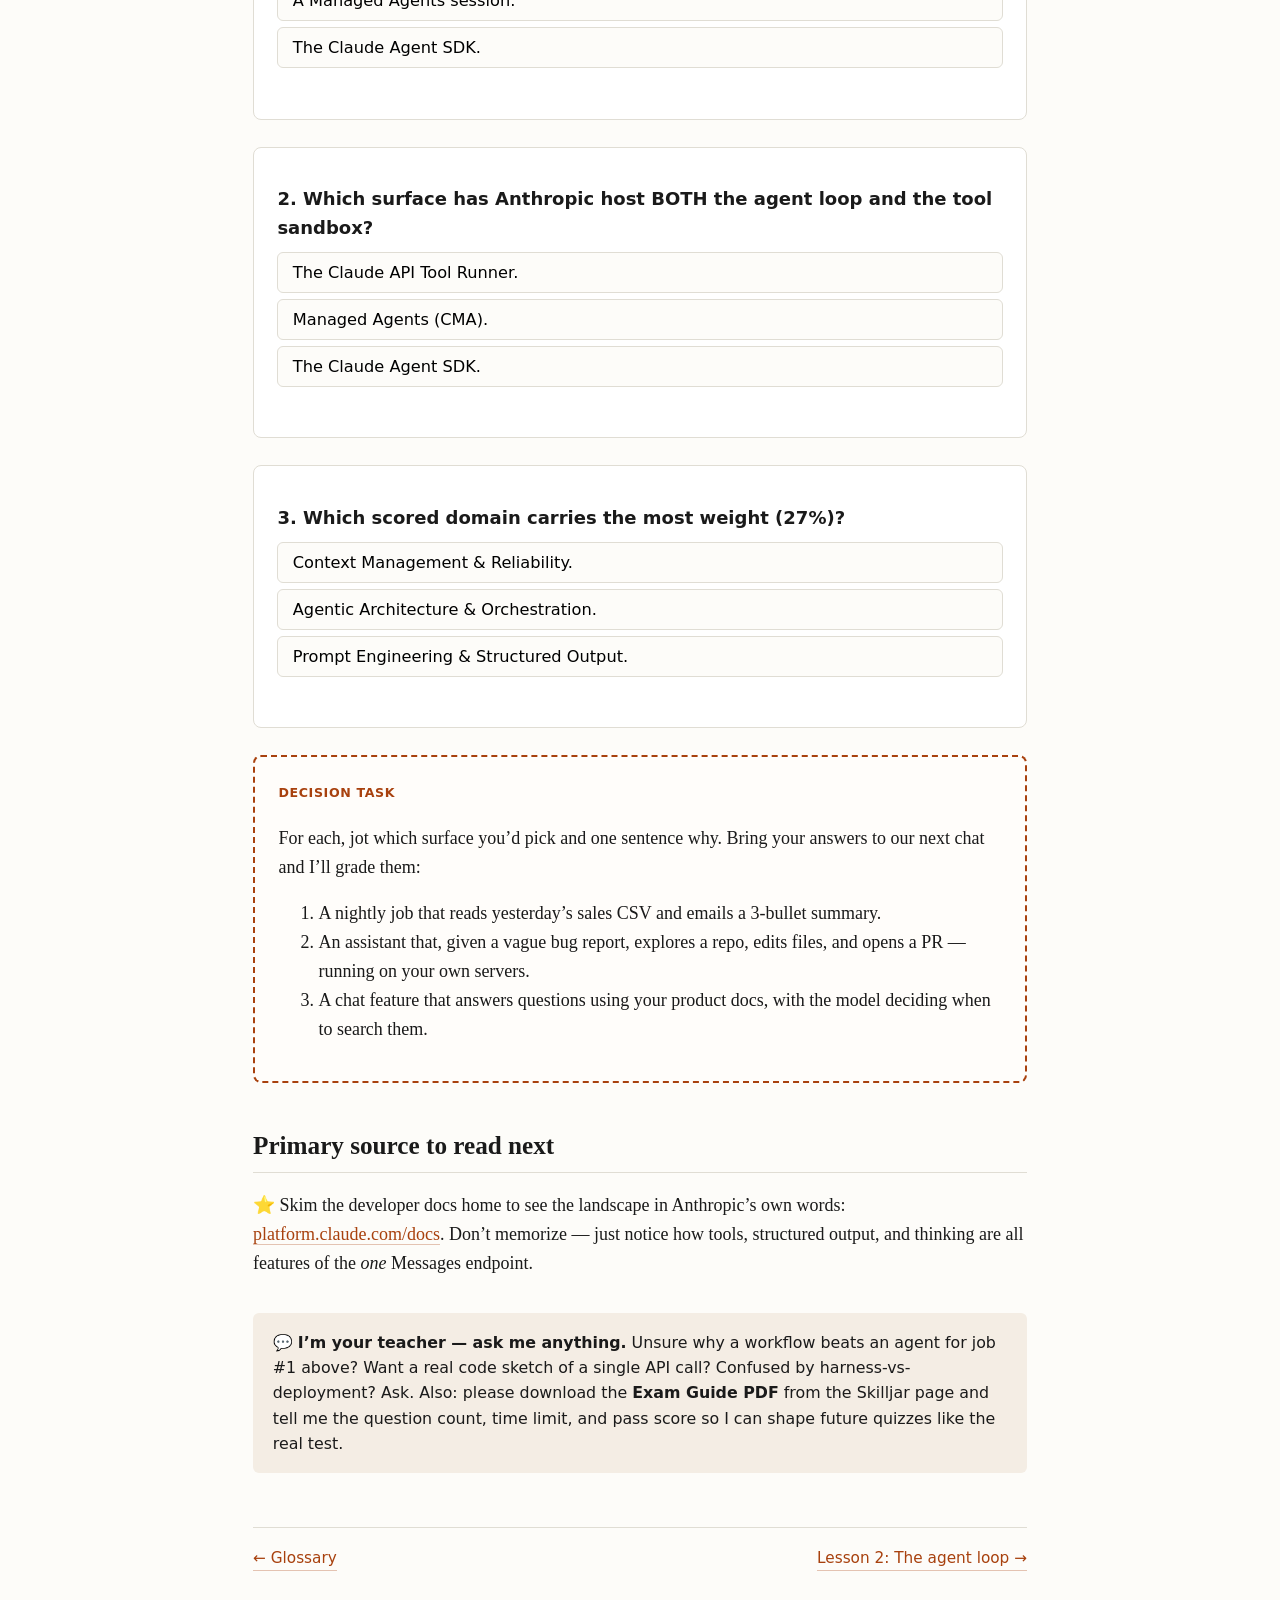
==== commit 317576f5: "fix quiz" ====
--- a/lessons/0001-the-exam-and-the-four-domains.html
+++ b/lessons/0001-the-exam-and-the-four-domains.html
@@ -1,101 +1,192 @@
 <!DOCTYPE html>
 <html lang="en">
+
 <head>
-<meta charset="utf-8">
-<meta name="viewport" content="width=device-width, initial-scale=1">
-<title>Lesson 1 — The exam & choosing the right surface</title>
-<link rel="stylesheet" href="../assets/course.css">
+    <meta charset="utf-8">
+    <meta name="viewport" content="width=device-width, initial-scale=1">
+    <title>Lesson 1 — The exam & choosing the right surface</title>
+    <link rel="stylesheet" href="../assets/course.css">
 </head>
+
 <body>
-<p class="progress">Claude Certified Architect · Foundations &nbsp;|&nbsp; Lesson 1 · Domain 1: Agentic Architecture & Orchestration (27%)</p>
-<p class="eyebrow"><a href="../index.html">← Index</a> · Lesson 1 · Orientation + first tradeoff skill</p>
-<h1>The exam, the four domains, and “which surface?”</h1>
-<p class="lede">Your win today: name the five scored exam domains (and which weighs most), and correctly pick which Claude “surface” a given job needs. That second skill is the exam’s whole personality — it grades tradeoff decisions, not trivia.</p>
+    <p class="progress">Claude Certified Architect · Foundations &nbsp;|&nbsp; Lesson 1 · Domain 1: Agentic Architecture
+        & Orchestration (27%)</p>
+    <p class="eyebrow"><a href="../index.html">← Index</a> · Lesson 1 · Orientation + first tradeoff skill</p>
+    <h1>The exam, the four domains, and “which surface?”</h1>
+    <p class="lede">Your win today: name the five scored exam domains (and which weighs most), and correctly pick which
+        Claude “surface” a given job needs. That second skill is the exam’s whole personality — it grades tradeoff
+        decisions, not trivia.</p>
 
-<h2>What this certification actually tests</h2>
-<p>The <a href="https://anthropic-partners.skilljar.com/claude-certified-architect-foundations-certification">Claude Certified Architect – Foundations</a> exam ($125, Anthropic partner program) validates one thing above all:</p>
-<blockquote>You can “make informed decisions about <strong>tradeoffs</strong> when implementing real-world solutions with Claude.”</blockquote>
-<p>Read that twice. It is not “can you recite the API.” It is “given a real problem, do you pick the right tool and the right settings, and can you say <em>why</em>.” Every lesson in this course is built around that verb: <strong>decide</strong>.</p>
+    <h2>What this certification actually tests</h2>
+    <p>The <a href="https://anthropic-partners.skilljar.com/claude-certified-architect-foundations-certification">Claude
+            Certified Architect – Foundations</a> exam ($125, Anthropic partner program) validates one thing above all:
+    </p>
+    <blockquote>You can “make informed decisions about <strong>tradeoffs</strong> when implementing real-world solutions
+        with Claude.”</blockquote>
+    <p>Read that twice. It is not “can you recite the API.” It is “given a real problem, do you pick the right tool and
+        the right settings, and can you say <em>why</em>.” Every lesson in this course is built around that verb:
+        <strong>decide</strong>.
+    </p>
 
-<h3>The five scored domains (with weights)</h3>
-<p>The Exam Guide grades five <em>competency</em> domains. Study in proportion to weight — the top row is more than a quarter of the exam.</p>
-<table>
-<tr><th>Domain</th><th>Weight</th><th>Think of it as…</th></tr>
-<tr><td><strong>Agentic Architecture &amp; Orchestration</strong></td><td>27%</td><td>Picking the right surface &amp; designing the agent loop. Today’s lesson lives here.</td></tr>
-<tr><td><strong>Claude Code Configuration &amp; Workflows</strong></td><td>20%</td><td>Driving Claude Code: settings, hooks, skills, MCP, permissions.</td></tr>
-<tr><td><strong>Prompt Engineering &amp; Structured Output</strong></td><td>20%</td><td>System prompts, thinking/effort, JSON-schema outputs.</td></tr>
-<tr><td><strong>Tool Design &amp; MCP Integration</strong></td><td>18%</td><td>Good tools + connecting external capabilities via MCP.</td></tr>
-<tr><td><strong>Context Management &amp; Reliability</strong></td><td>15%</td><td>Caching, streaming, error &amp; stop-reason handling, cost.</td></tr>
-</table>
-<div class="callout key"><span class="tag">Material vs. scoring</span>
-Under these five domains sit <strong>four technologies</strong> — the Claude API, MCP, the Claude Agent SDK, and Claude Code. The technologies are what you learn; the five domains are how you’re graded. They stack: API → (tools) → MCP → Agent SDK → Claude Code. Full definitions in the <a href="../reference/glossary.html">glossary</a>.</div>
+    <h3>The five scored domains (with weights)</h3>
+    <p>The Exam Guide grades five <em>competency</em> domains. Study in proportion to weight — the top row is more than
+        a quarter of the exam.</p>
+    <table>
+        <tr>
+            <th>Domain</th>
+            <th>Weight</th>
+            <th>Think of it as…</th>
+        </tr>
+        <tr>
+            <td><strong>Agentic Architecture &amp; Orchestration</strong></td>
+            <td>27%</td>
+            <td>Picking the right surface &amp; designing the agent loop. Today’s lesson lives here.</td>
+        </tr>
+        <tr>
+            <td><strong>Claude Code Configuration &amp; Workflows</strong></td>
+            <td>20%</td>
+            <td>Driving Claude Code: settings, hooks, skills, MCP, permissions.</td>
+        </tr>
+        <tr>
+            <td><strong>Prompt Engineering &amp; Structured Output</strong></td>
+            <td>20%</td>
+            <td>System prompts, thinking/effort, JSON-schema outputs.</td>
+        </tr>
+        <tr>
+            <td><strong>Tool Design &amp; MCP Integration</strong></td>
+            <td>18%</td>
+            <td>Good tools + connecting external capabilities via MCP.</td>
+        </tr>
+        <tr>
+            <td><strong>Context Management &amp; Reliability</strong></td>
+            <td>15%</td>
+            <td>Caching, streaming, error &amp; stop-reason handling, cost.</td>
+        </tr>
+    </table>
+    <div class="callout key"><span class="tag">Material vs. scoring</span>
+        Under these five domains sit <strong>four technologies</strong> — the Claude API, MCP, the Claude Agent SDK, and
+        Claude Code. The technologies are what you learn; the five domains are how you’re graded. They stack: API →
+        (tools) → MCP → Agent SDK → Claude Code. Full definitions in the <a
+            href="../reference/glossary.html">glossary</a>.</div>
 
-<div class="callout key"><span class="tag">The one mental model</span>
-Nearly every architecture question reduces to: <em>how much control does the model have, and who runs the loop?</em> A single API call gives the model zero autonomy and you total control. A full agent gives the model the wheel. The art is choosing the least-powerful option that still does the job.</div>
+    <div class="callout key"><span class="tag">The one mental model</span>
+        Nearly every architecture question reduces to: <em>how much control does the model have, and who runs the
+            loop?</em> A single API call gives the model zero autonomy and you total control. A full agent gives the
+        model the wheel. The art is choosing the least-powerful option that still does the job.</div>
 
-<h2>The decision ladder: which surface for the job?</h2>
-<p>This is the single most exam-relevant skill. Start at the top and stop at the first row that fits — <strong>don’t reach for an agent when a single call will do.</strong></p>
-<table>
-<tr><th>If the job is…</th><th>Use</th><th>Why</th></tr>
-<tr><td>Classify / summarize / extract / answer — one shot</td><td><strong>Single API call</strong></td><td>One request in, one response out. No loop needed.</td></tr>
-<tr><td>Multi-step, but <em>you</em> know the steps in advance</td><td><strong>Workflow</strong> (API + tool use, your loop)</td><td>Predictable. Your code controls flow; cheaper and easier to debug.</td></tr>
-<tr><td>Open-ended; the <em>model</em> must decide the steps, your own tools</td><td><strong>Agent</strong> (API + Tool Runner)</td><td>Model-driven. You host it; SDK runs the tool loop.</td></tr>
-<tr><td>Agent that needs a hosted sandbox / persisted, versioned config</td><td><strong>Managed Agents</strong></td><td>Anthropic runs the loop <em>and</em> the container. Least code you own.</td></tr>
-<tr><td>A coding/filesystem agent on <em>your</em> infra, batteries included</td><td><strong>Claude Agent SDK</strong></td><td>Ships built-in Read/Write/Bash/etc. + the full harness.</td></tr>
-<tr><td>You (a developer) working in a terminal / IDE</td><td><strong>Claude Code</strong></td><td>The end-user product; not something you embed.</td></tr>
-</table>
+    <h2>The decision ladder: which surface for the job?</h2>
+    <p>This is the single most exam-relevant skill. Start at the top and stop at the first row that fits — <strong>don’t
+            reach for an agent when a single call will do.</strong></p>
+    <table>
+        <tr>
+            <th>If the job is…</th>
+            <th>Use</th>
+            <th>Why</th>
+        </tr>
+        <tr>
+            <td>Classify / summarize / extract / answer — one shot</td>
+            <td><strong>Single API call</strong></td>
+            <td>One request in, one response out. No loop needed.</td>
+        </tr>
+        <tr>
+            <td>Multi-step, but <em>you</em> know the steps in advance</td>
+            <td><strong>Workflow</strong> (API + tool use, your loop)</td>
+            <td>Predictable. Your code controls flow; cheaper and easier to debug.</td>
+        </tr>
+        <tr>
+            <td>Open-ended; the <em>model</em> must decide the steps, your own tools</td>
+            <td><strong>Agent</strong> (API + Tool Runner)</td>
+            <td>Model-driven. You host it; SDK runs the tool loop.</td>
+        </tr>
+        <tr>
+            <td>Agent that needs a hosted sandbox / persisted, versioned config</td>
+            <td><strong>Managed Agents</strong></td>
+            <td>Anthropic runs the loop <em>and</em> the container. Least code you own.</td>
+        </tr>
+        <tr>
+            <td>A coding/filesystem agent on <em>your</em> infra, batteries included</td>
+            <td><strong>Claude Agent SDK</strong></td>
+            <td>Ships built-in Read/Write/Bash/etc. + the full harness.</td>
+        </tr>
+        <tr>
+            <td>You (a developer) working in a terminal / IDE</td>
+            <td><strong>Claude Code</strong></td>
+            <td>The end-user product; not something you embed.</td>
+        </tr>
+    </table>
 
-<div class="callout trap"><span class="tag">Classic exam trap</span>
-“Tool Runner” and “Claude Agent SDK” sound alike but differ. Tool Runner is a thin helper in the regular API SDK that loops over <em>tools you define</em> — no built-in tools. The Agent SDK is Claude Code as a library with built-in file/bash tools. Both are <em>harness-only</em> (you deploy them). Only <strong>Managed Agents</strong> also hosts the deployment.</div>
+    <div class="callout trap"><span class="tag">Classic exam trap</span>
+        “Tool Runner” and “Claude Agent SDK” sound alike but differ. Tool Runner is a thin helper in the regular API SDK
+        that loops over <em>tools you define</em> — no built-in tools. The Agent SDK is Claude Code as a library with
+        built-in file/bash tools. Both are <em>harness-only</em> (you deploy them). Only <strong>Managed Agents</strong>
+        also hosts the deployment.</div>
 
-<h2>The four “should I even build an agent?” checks</h2>
-<p>Before choosing any agent row, the exam expects you to sanity-check all four:</p>
-<ul>
-<li><strong>Complexity</strong> — is the task genuinely multi-step and hard to script in advance?</li>
-<li><strong>Value</strong> — does the outcome justify higher cost and latency?</li>
-<li><strong>Viability</strong> — is Claude actually good at this task type?</li>
-<li><strong>Cost of error</strong> — can mistakes be caught and recovered (tests, review, rollback)?</li>
-</ul>
-<p>A “no” on any of these means step back down the ladder to a workflow or a single call.</p>
+    <h2>The four “should I even build an agent?” checks</h2>
+    <p>Before choosing any agent row, the exam expects you to sanity-check all four:</p>
+    <ul>
+        <li><strong>Complexity</strong> — is the task genuinely multi-step and hard to script in advance?</li>
+        <li><strong>Value</strong> — does the outcome justify higher cost and latency?</li>
+        <li><strong>Viability</strong> — is Claude actually good at this task type?</li>
+        <li><strong>Cost of error</strong> — can mistakes be caught and recovered (tests, review, rollback)?</li>
+    </ul>
+    <p>A “no” on any of these means step back down the ladder to a workflow or a single call.</p>
 
-<h2>Check yourself</h2>
-<div class="quiz" data-quiz>
-<h3>Retrieval practice</h3>
+    <h2>Check yourself</h2>
+    <div class="quiz" data-answer="0"
+        data-explain="One input, one classification, no steps to loop over → a single call. Reaching for an agent here is the exact over-engineering the exam penalizes.">
+        <h3>Retrieval practice</h3>
 
-<div class="q">1. A support tool must read a ticket and label it “bug / billing / other.” Best surface?</div>
-<button class="opt" data-correct>A single Claude API call.</button>
-<button class="opt">A Managed Agents session.</button>
-<button class="opt">The Claude Agent SDK.</button>
-<div class="fb" data-feedback="One input, one classification, no steps to loop over → a single call. Reaching for an agent here is the exact over-engineering the exam penalizes."></div>
+        <div class="q">1. A support tool must read a ticket and label it “bug / billing / other.” Best surface?</div>
+        <button class="opt">A single Claude API call.</button>
+        <button class="opt">A Managed Agents session.</button>
+        <button class="opt">The Claude Agent SDK.</button>
+        <div class="feedback">
+        </div>
+    </div>
+    <div class="quiz" data-answer="1"
+        data-explain="Tool Runner and the Agent SDK are harness-only — you deploy them. Only Managed Agents supplies harness AND deployment.">
+        <div class="q">2. Which surface has Anthropic host BOTH the agent loop and the tool sandbox?</div>
+        <button class="opt">The Claude API Tool Runner.</button>
+        <button class="opt">Managed Agents (CMA).</button>
+        <button class="opt">The Claude Agent SDK.</button>
+        <div class="feedback">
+        </div>
+    </div>
+    <div class="quiz" data-answer="1"
+        data-explain="At 27% it's the single biggest slice — and it's exactly the 'which surface / how to orchestrate' tradeoff skill. Budget your study time here first.">
+        <div class="q">3. Which scored domain carries the most weight (27%)?</div>
+        <button class="opt">Context Management & Reliability.</button>
+        <button class="opt">Agentic Architecture & Orchestration.</button>
+        <button class="opt">Prompt Engineering & Structured Output.</button>
+        <div class="feedback">
+        </div>
+    </div>
 
-<div class="q">2. Which surface has Anthropic host BOTH the agent loop and the tool sandbox?</div>
-<button class="opt">The Claude API Tool Runner.</button>
-<button class="opt" data-correct>Managed Agents (CMA).</button>
-<button class="opt">The Claude Agent SDK.</button>
-<div class="fb" data-feedback="Tool Runner and the Agent SDK are harness-only — you deploy them. Only Managed Agents supplies harness AND deployment."></div>
+    <div class="task"><span class="tag">Decision task</span>
+        <p>For each, jot which surface you’d pick and one sentence why. Bring your answers to our next chat and I’ll
+            grade them:</p>
+        <ol>
+            <li>A nightly job that reads yesterday’s sales CSV and emails a 3-bullet summary.</li>
+            <li>An assistant that, given a vague bug report, explores a repo, edits files, and opens a PR — running
+                on your own servers.</li>
+            <li>A chat feature that answers questions using your product docs, with the model deciding when to
+                search them.</li>
+        </ol>
+    </div>
 
-<div class="q">3. Which scored domain carries the most weight (27%)?</div>
-<button class="opt">Context Management & Reliability.</button>
-<button class="opt" data-correct>Agentic Architecture & Orchestration.</button>
-<button class="opt">Prompt Engineering & Structured Output.</button>
-<div class="fb" data-feedback="At 27% it's the single biggest slice — and it's exactly the 'which surface / how to orchestrate' tradeoff skill. Budget your study time here first."></div>
-</div>
+    <h2>Primary source to read next</h2>
+    <p>⭐ Skim the developer docs home to see the landscape in Anthropic’s own words: <a
+            href="https://platform.claude.com/docs">platform.claude.com/docs</a>. Don’t memorize — just notice how
+        tools, structured output, and thinking are all features of the <em>one</em> Messages endpoint.</p>
 
-<div class="task"><span class="tag">Decision task</span>
-<p>For each, jot which surface you’d pick and one sentence why. Bring your answers to our next chat and I’ll grade them:</p>
-<ol>
-<li>A nightly job that reads yesterday’s sales CSV and emails a 3-bullet summary.</li>
-<li>An assistant that, given a vague bug report, explores a repo, edits files, and opens a PR — running on your own servers.</li>
-<li>A chat feature that answers questions using your product docs, with the model deciding when to search them.</li>
-</ol>
-</div>
+    <div class="ask">💬 <strong>I’m your teacher — ask me anything.</strong> Unsure why a workflow beats an agent
+        for job #1 above? Want a real code sketch of a single API call? Confused by harness-vs-deployment? Ask.
+        Also: please download the <strong>Exam Guide PDF</strong> from the Skilljar page and tell me the question
+        count, time limit, and pass score so I can shape future quizzes like the real test.</div>
 
-<h2>Primary source to read next</h2>
-<p>⭐ Skim the developer docs home to see the landscape in Anthropic’s own words: <a href="https://platform.claude.com/docs">platform.claude.com/docs</a>. Don’t memorize — just notice how tools, structured output, and thinking are all features of the <em>one</em> Messages endpoint.</p>
+    <div class="nav"><a href="../reference/glossary.html">← Glossary</a><a
+            href="0002-the-agent-loop-and-four-build-approaches.html">Lesson 2: The agent loop →</a></div>
+    <script src="../assets/quiz.js"></script>
+</body>
 
-<div class="ask">💬 <strong>I’m your teacher — ask me anything.</strong> Unsure why a workflow beats an agent for job #1 above? Want a real code sketch of a single API call? Confused by harness-vs-deployment? Ask. Also: please download the <strong>Exam Guide PDF</strong> from the Skilljar page and tell me the question count, time limit, and pass score so I can shape future quizzes like the real test.</div>
-
-<div class="nav"><a href="../reference/glossary.html">← Glossary</a><a href="0002-the-agent-loop-and-four-build-approaches.html">Lesson 2: The agent loop →</a></div>
-<script src="../assets/quiz.js"></script>
-</body>
-</html>
+</html>
--- a/assets/course.css
+++ b/assets/course.css
@@ -80,7 +80,7 @@
 .quiz .opt:hover { background: var(--accent-soft); }
 .quiz .opt.correct { background: #e5f2e8; border-color: var(--ok); }
 .quiz .opt.wrong { background: #fbe9e6; border-color: #b23a1e; }
-.quiz .fb { font-family: -apple-system, system-ui, sans-serif; font-size: 0.85rem; margin-top: 0.5rem; color: var(--muted); min-height: 1.2rem; }
+.quiz .feedback { font-family: -apple-system, system-ui, sans-serif; font-size: 0.85rem; margin-top: 0.5rem; color: var(--muted); min-height: 1.2rem; }
 .quiz .fb.show { color: var(--ink); }
 
 /* Decision-task card */
